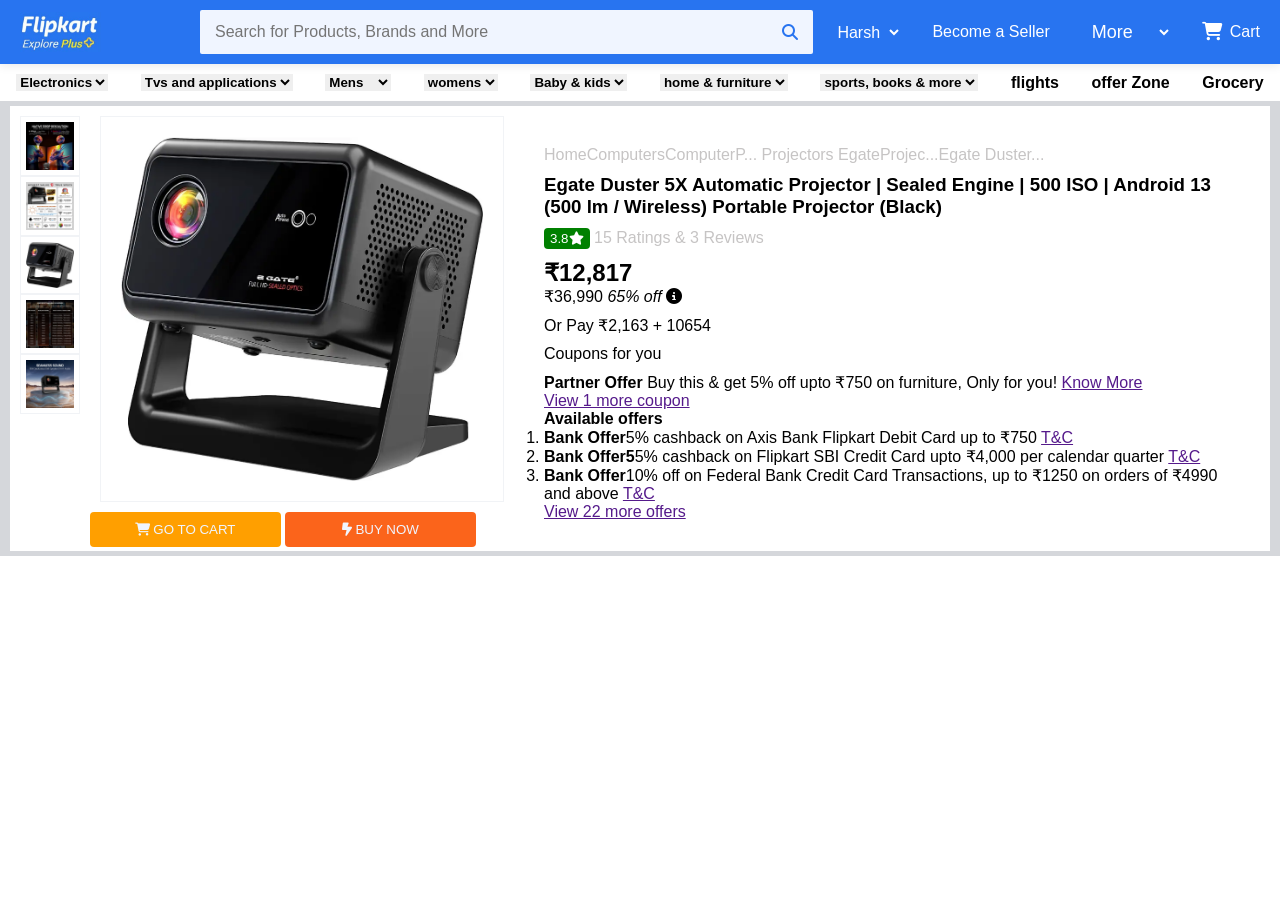
==== secondpage.html @ 4b38f657 "new commit" ====
<!DOCTYPE html>
<html lang="en">
  <head>
    <meta charset="UTF-8" />
    <meta name="viewport" content="width=device-width, initial-scale=1.0" />
    <title>Document</title>
    <link rel="stylesheet" href="secondpage.css" />
    <link
      rel="stylesheet"
      href="https://cdnjs.cloudflare.com/ajax/libs/font-awesome/6.7.2/css/all.min.css"
      integrity="sha512-Evv84Mr4kqVGRNSgIGL/F/aIDqQb7xQ2vcrdIwxfjThSH8CSR7PBEakCr51Ck+w+/U6swU2Im1vVX0SVk9ABhg=="
      crossorigin="anonymous"
      referrerpolicy="no-referrer"
    />
  </head>
  <body>
    <!---------------------------------------------------- navbar ------------------------------------------------->
    <header class="main-navbar">
      <div class="nav-container">
        <div class="nav-left-section">
          <div class="nav-logo"></div>

          <div class="nav-search-container">
            <div class="search-inner">
              <input
                type="text"
                placeholder="Search for Products, Brands and More"
                class="search-input"
              />
              <i class="fa-solid fa-magnifying-glass"></i>
            </div>
          </div>
        </div>

        <div class="nav-right-section">
          <div class="nav-action-item">
            <select class="user-select">
              <option>Harsh</option>
              <option>Orders</option>
              <option>Logout</option>
            </select>
          </div>

          <div class="nav-action-item hide-mobile">
            <span>Become a Seller</span>
          </div>

          <select class="nav-more-btn">
            <option>More</option>
            <option>Orders</option>
            <option>Logout</option>
          </select>

          <div class="nav-action-item">
            <i class="fa-solid fa-cart-shopping"></i>
            <span>Cart</span>
          </div>
        </div>
      </div>
    </header>
    <!-- ----------------------------second navbar------------------------------ -->

    <div class="secnavbar">
      <div>
        <select class="secnav-more-btn">
          <option>Electronics</option>
          <option>Orders</option>
          <option>Logout</option>
        </select>
      </div>

      <select class="secnav-more-btn">
        <option>Tvs and applications</option>
        <option>Orders</option>
        <option>Logout</option>
      </select>

      <select class="secnav-more-btn">
        <option>Mens</option>
        <option>Orders</option>
        <option>Logout</option>
      </select>

      <select class="secnav-more-btn">
        <option>womens</option>
        <option>Orders</option>
        <option>Logout</option>
      </select>

      <select class="secnav-more-btn">
        <option>Baby & kids</option>
        <option>Orders</option>
        <option>Logout</option>
      </select>

      <select class="secnav-more-btn">
        <option>home & furniture</option>
        <option>Orders</option>
        <option>Logout</option>
      </select>

      <select class="secnav-more-btn">
        <option>sports, books & more</option>
        <option>Orders</option>
        <option>Logout</option>
      </select>

      <a href="">flights</a>
      <a href="">offer Zone</a>
      <a href="">Grocery</a>
    </div>

    <!--------------------- product section ----------------------------->
    <section class="productsection">
      <div class="productsectioninnerdiv">

        <div class="productpicture">
          <div class="productsmallpictures">
             <div><img src="images\secondpageimg\productsmallimage 1.webp" alt=""></div>
             <div><img src="images\secondpageimg\productsmallimage 2.webp" alt=""></div>
             <div><img src="images\secondpageimg\productsmallimage 3.webp" alt=""></div>
             <div><img src="images\secondpageimg\productsmallimage 4.webp" alt=""></div>
             <div><img src="images\secondpageimg\productsmallimage 5.webp" alt=""></div>
          </div>

          <div class="productbigpictures">

            <div class="productbigpicturesimg"><img src="images\secondpageimg\productsmallimage 3.webp" alt=""></div>
            

          <button id="img1"><i class="fa-solid fa-cart-shopping " ></i>GO TO CART</i></button>
          <button  id="img2"><i class="fa-solid fa-bolt-lightning "></i>BUY NOW</button>



          </div>

          

        </div>

        <div class="productinfo">

          <p style="text-align: justify">
            <span>Home</span><span>Computers</span><span>ComputerP...</span
            ><span> Projectors</span> <span>EgateProjec...</span
            ><span>Egate Duster...</span>
          </p>

          <h3>
            Egate Duster 5X Automatic Projector | Sealed Engine | 500 ISO |
            Android 13 (500 lm / Wireless) Portable Projector (Black)
          </h3>

          <p style="text-align: justify">
            <button>3.8<i class="fa-solid fa-star"></i></button>
            <span>15 Ratings & 3 Reviews</span>
          </p>

          <p style="text-align: justify;"><h2>₹12,817</h2> <span>₹36,990</span> <em>65% off</em> <i class="fa-solid fa-circle-info"></i></p>
          <p>Or Pay ₹2,163 +  10654</p>
          <p>Coupons for you</p>
          <p> <strong>Partner Offer</strong> Buy this & get 5% off upto ₹750 on furniture, Only for you! <a href="">Know More</a></p>
          <a href="">View 1 more coupon</a>

          <h4>Available offers</h4>
          <ol>
            <li><strong>Bank Offer</strong>5% cashback on Axis Bank Flipkart Debit Card up to ₹750 <a href="">T&C</a></li>
            <li><strong>Bank Offer5</strong>5% cashback on Flipkart SBI Credit Card upto ₹4,000 per calendar quarter <a href="">T&C</a></li>
            <li><strong>Bank Offer</strong>10% off on Federal Bank Credit Card Transactions, up to ₹1250 on orders of ₹4990 and above <a href="">T&C</a></li>
          </ol>

          <a href="">View 22 more offers</a>

        </div>

      </div>
    </section>
  </body>
</html>
---- secondpage.css ----
* {
  border: 0;
  margin: 0;
  padding: 0;
  box-sizing: border-box;
}

body {
  overflow-x: hidden;
  font-family: Arial, sans-serif;
}
img {
  max-width: 100%;
  height: auto;
  display: block;
}
/* -------------------navigation bar-------------------------------- */

.main-navbar {
  background-color: #ffffff;
  width: 100%;
  position: sticky;
  top: 0;
  background-color: #2874f0;
  z-index: 1000;
  box-shadow: 0 1px 10px rgba(0, 0, 0, 0.1);
  padding: 10px 0;
}

.nav-container {
  max-width: 1400px;
  margin: 0 auto;
  padding: 0 20px;
  background-color: #2874f0;
  display: flex;
  align-items: center;
  justify-content: space-between;
  gap: 20px;
}

/* Left Section (Logo + Search) */

.nav-left-section {
  display: flex;
  align-items: center;
  flex: 1;
  gap: 20px;
}

.nav-logo {
  min-width: 160px;
  height: 40px;
  background-image: url("images/secondpageimg/Flipkart.jpg");
  background-size: contain;
  background-repeat: no-repeat;
  cursor: pointer;
  float: left;
}

.nav-search-container {
  flex: 1;
  max-width: 700px;
}

.search-inner {
  display: flex;
  align-items: center;
  background-color: #f0f5ff;
  border-radius: 2px;
  padding: 0 15px;
  height: 44px;
}

.search-inner i {
  color: #717478;
  margin-left: 10px;
  color: #2874f0;
}

.search-input {
  width: 100%;
  border: none;
  background: transparent;
  outline: none;
  font-size: 16px;
  color: #333;
}

/* Right Section (Buttons) */
.nav-right-section {
  display: flex;
  align-items: center;
  gap: 30px;
}

.nav-action-item {
  display: flex;
  align-items: center;
  gap: 8px;
  cursor: pointer;
  color: #ffffff;
  font-weight: 500;
  transition: color 0.2s;
}

.nav-action-item i {
  font-size: 18px;
}

.user-select {
  border: none;
  color: #ffffff;
  background: transparent;
  font-size: 16px;
  font-weight: 500;
  cursor: pointer;
  outline: none;
}
.user-select option {
  color: #333;
}

.nav-more-btn {
  background: none;
  border: none;
  color: #ffffff;
  font-size: 18px;
  cursor: pointer;
  padding: 8px;
  border-radius: 4px;
}
.nav-more-btn option {
  color: #333;
}

/* ---------------------------second navbar------------------------------- */

.secnavbar {
  display: flex;
  align-items: center;
  justify-content: space-around;
  box-shadow: 0 1px 10px rgba(0, 0, 0, 0.1);
}
.secnav-more-btn {
  margin: 10px 0 10px 0;
  font-weight: 650;
}
.secnavbar a {
  text-decoration: none;
  color: inherit;
  font-weight: 600;
}

/* -------------------------------------------------product section-------------------- */
.productsection {
  display: flex;
  justify-content: center;
  align-items: center;
  background-color: #d5d7db;
}
.productsectioninnerdiv {
  background-color: #ffffff;
  display: flex;
  justify-content: center;
  margin: 5px 10px 5px 10px;
}
/*----------------- product picture section --------------*/
.productpicture {
  width: 40%;
  display: flex;
}
.productsmallpictures {
  display: flex;
  flex-direction: column;
  margin: 10px;
}
.productsmallpictures img {
  max-width: 60px;
  max-height: 60px;
  padding: 5px;
  box-sizing: border-box;
  border: 1px solid #f1f3f6;
}

.productsmallpictures img:hover {
  border: 3px solid #2874f0;
  padding: 8px;
}

#img1 {
  width: 45%;
  max-width: 600px;
  max-height: 100px;
  background-color: #ff9f00;
  padding: 10px 30px 10px 30px;
  border-radius: 4px;
  color: #f0f5ff;
}

#img2 {
  width: 45%;
  max-width: 600px;
  max-height: 100px;
  background-color: #fb641b;
  padding: 10px 30px 10px 30px;
  border-radius: 4px;
  color: #f0f5ff;
}

.productbigpictures i {
  margin-right: 3px;
}
.productbigpictures img {
  padding: 20px;
}
.productbigpicturesimg {
  box-sizing: border-box;
  border: 1px solid #f1f3f6;
  margin: 10px;
}

/*-------------------------------------- product info section -------------------------------*/
.productinfo {
  width: 60%;
  padding: 30px;
}

.productinfo p {
  margin-top: 10px;
}
.productinfo h3 {
  margin-top: 10px;
}

.productinfo p button {
  color: white;
  background-color: green;
  border-radius: 4px;
  padding: 3px 6px 3px 6px;
}

.productinfo p span {
  color: rgb(198, 196, 196);
}
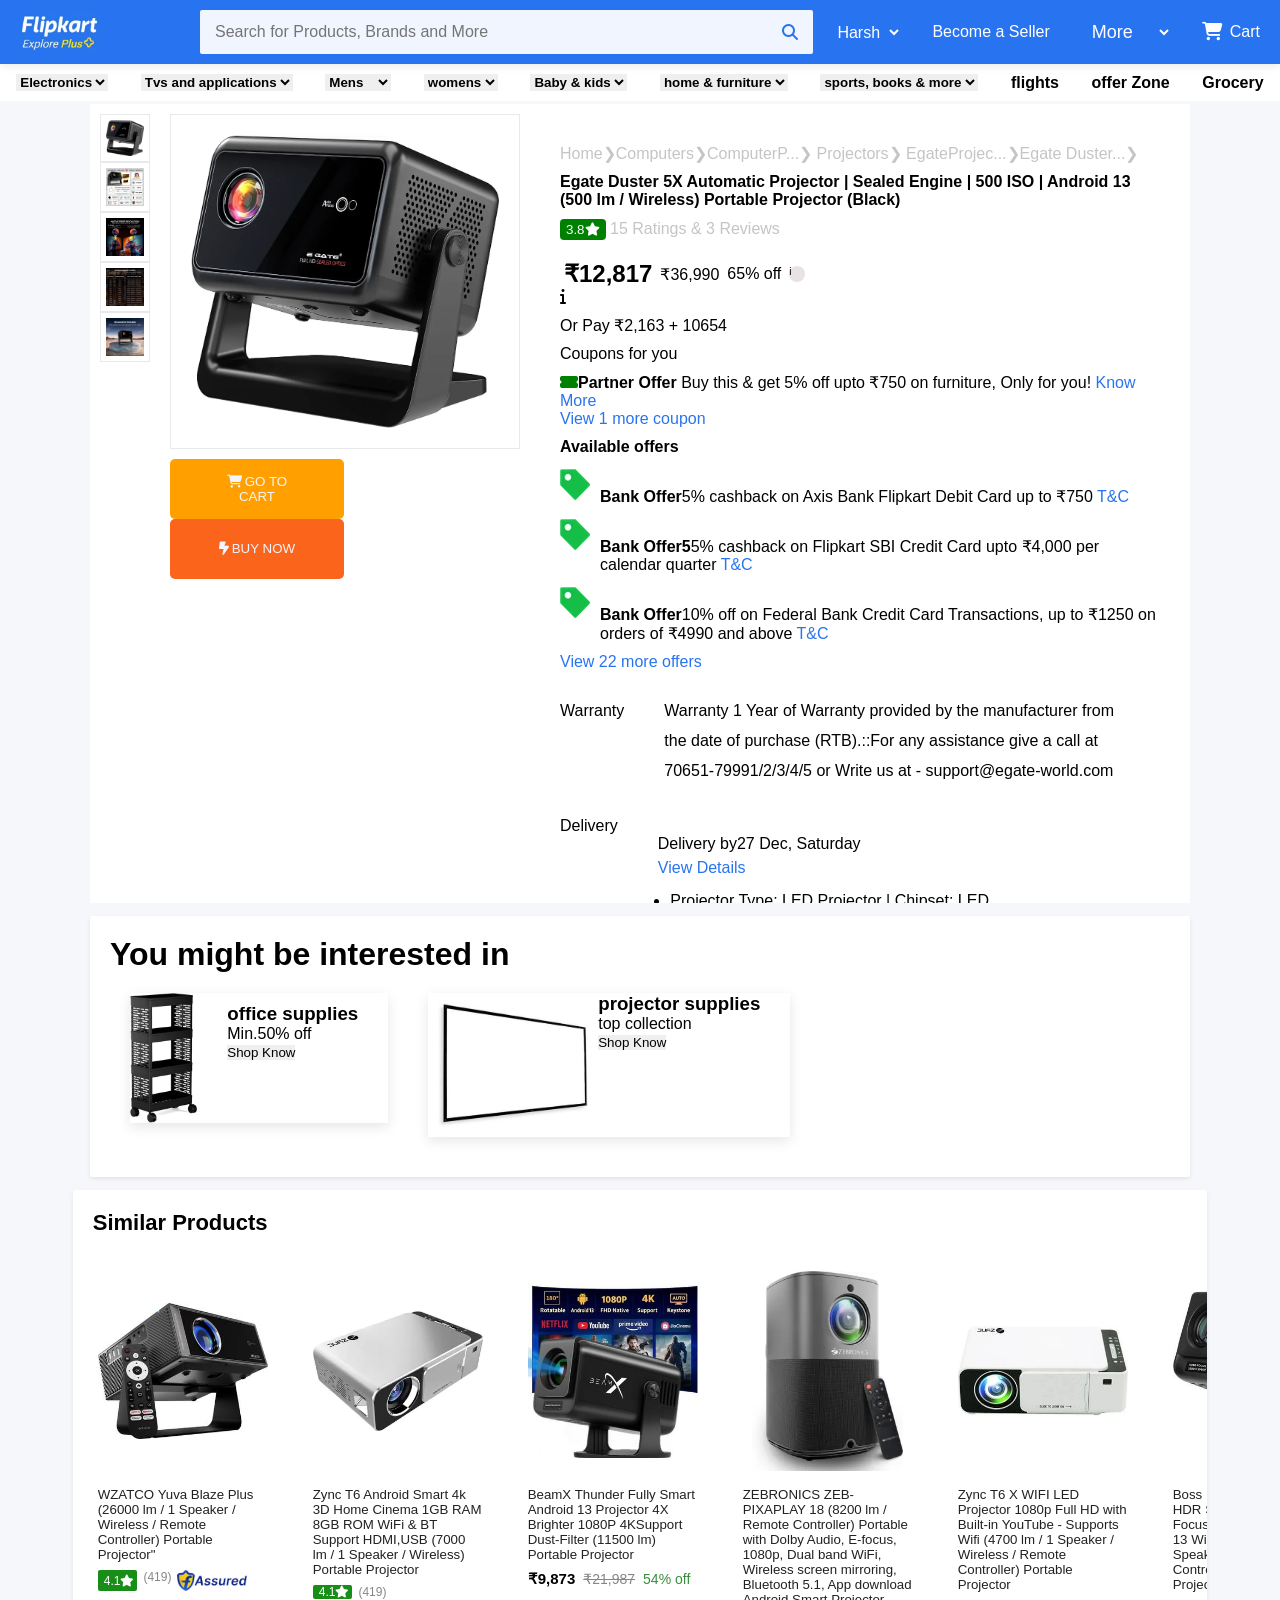
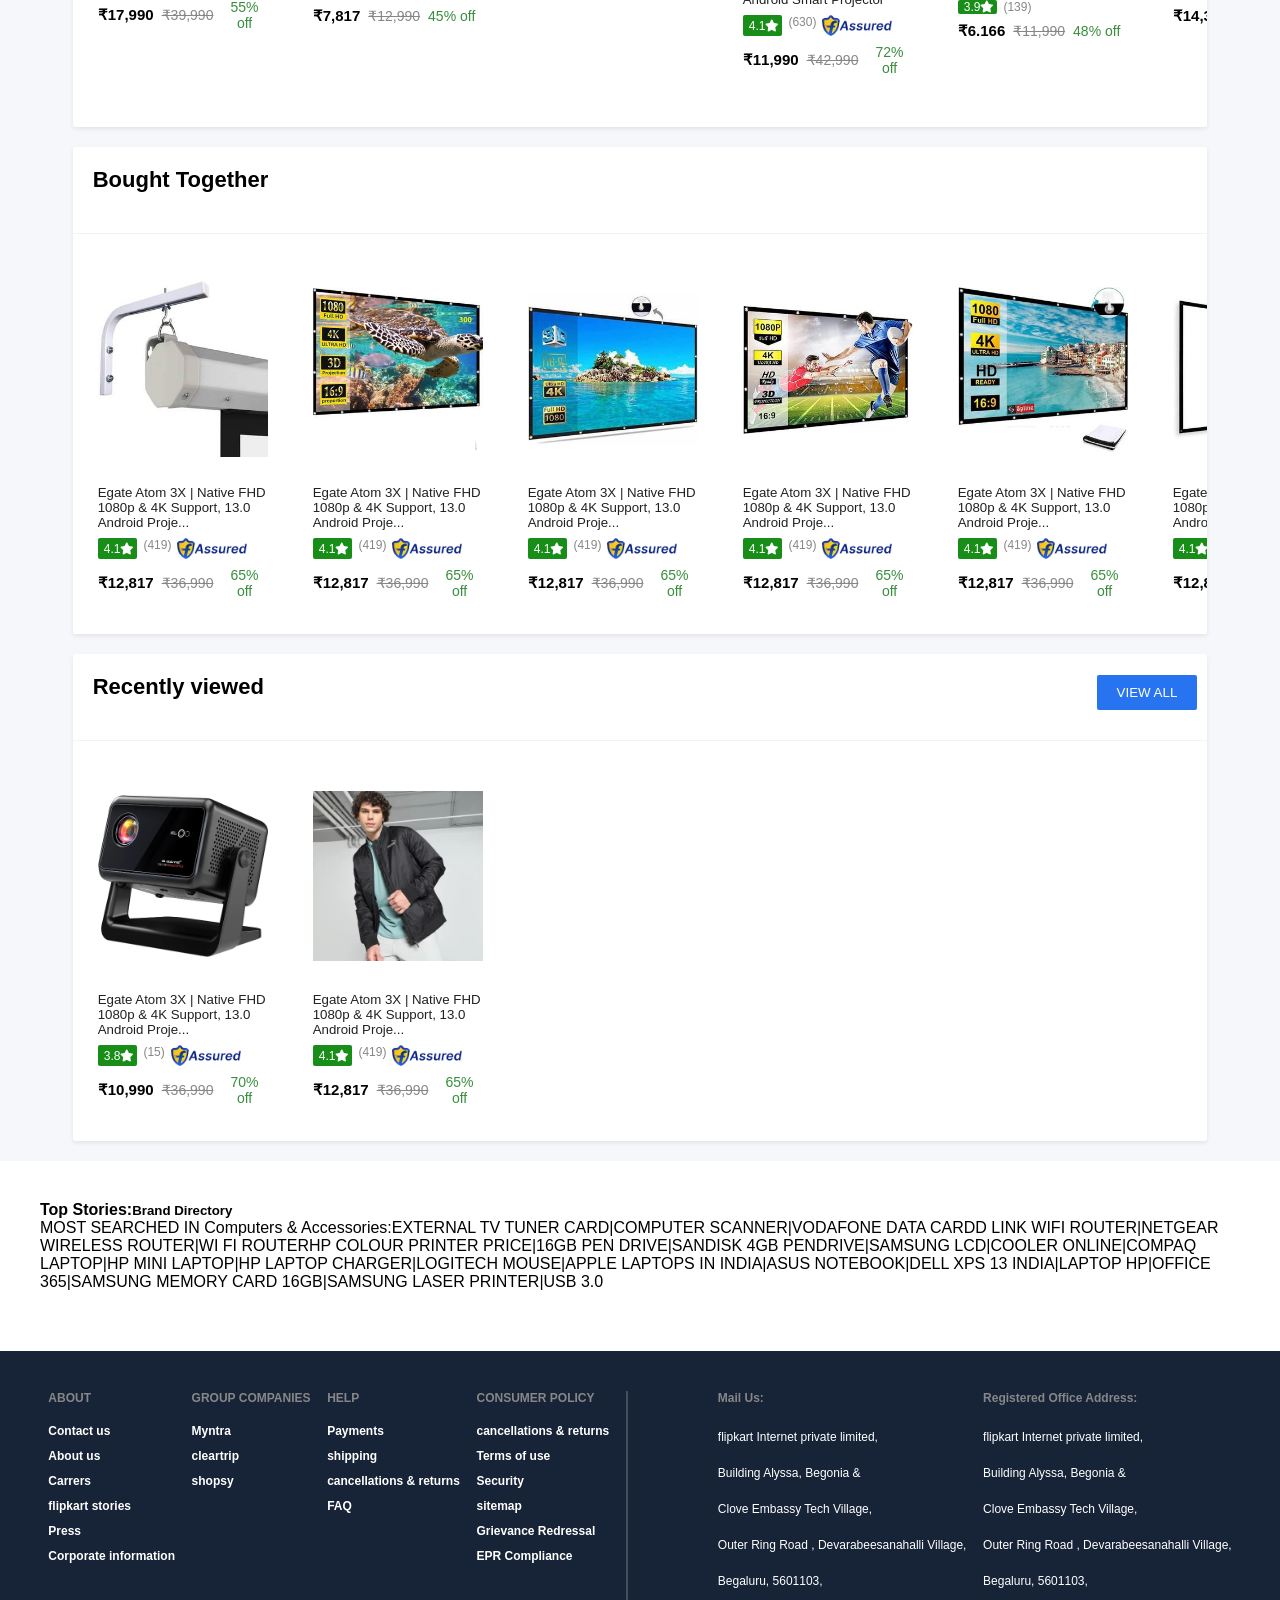
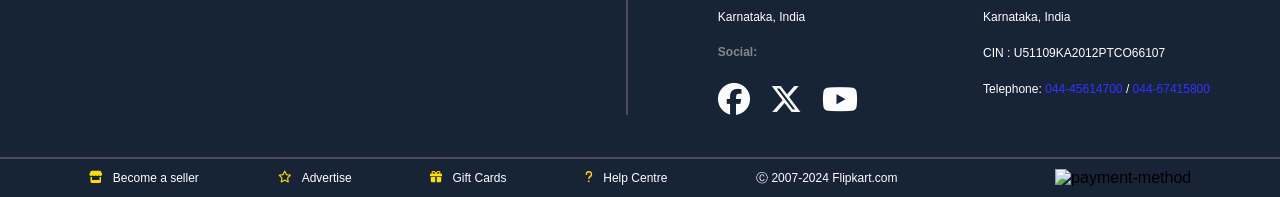
==== commit 84ead6ed: "new changes" ====
--- a/secondpage.html
+++ b/secondpage.html
@@ -60,121 +60,1268 @@
     </header>
     <!-- ----------------------------second navbar------------------------------ -->
 
-    <div class="secnavbar">
-      <div>
+    <div class="secnavbarouter">
+      <div class="secnavbar">
+        <div>
+          <select class="secnav-more-btn">
+            <option>Electronics</option>
+            <option>Orders</option>
+            <option>Logout</option>
+          </select>
+        </div>
+
         <select class="secnav-more-btn">
-          <option>Electronics</option>
+          <option>Tvs and applications</option>
           <option>Orders</option>
           <option>Logout</option>
         </select>
+
+        <select class="secnav-more-btn">
+          <option>Mens</option>
+          <option>Orders</option>
+          <option>Logout</option>
+        </select>
+
+        <select class="secnav-more-btn">
+          <option>womens</option>
+          <option>Orders</option>
+          <option>Logout</option>
+        </select>
+
+        <select class="secnav-more-btn">
+          <option>Baby & kids</option>
+          <option>Orders</option>
+          <option>Logout</option>
+        </select>
+
+        <select class="secnav-more-btn">
+          <option>home & furniture</option>
+          <option>Orders</option>
+          <option>Logout</option>
+        </select>
+
+        <select class="secnav-more-btn">
+          <option>sports, books & more</option>
+          <option>Orders</option>
+          <option>Logout</option>
+        </select>
+
+        <a href="">flights</a>
+        <a href="">offer Zone</a>
+        <a href="">Grocery</a>
       </div>
-
-      <select class="secnav-more-btn">
-        <option>Tvs and applications</option>
-        <option>Orders</option>
-        <option>Logout</option>
-      </select>
-
-      <select class="secnav-more-btn">
-        <option>Mens</option>
-        <option>Orders</option>
-        <option>Logout</option>
-      </select>
-
-      <select class="secnav-more-btn">
-        <option>womens</option>
-        <option>Orders</option>
-        <option>Logout</option>
-      </select>
-
-      <select class="secnav-more-btn">
-        <option>Baby & kids</option>
-        <option>Orders</option>
-        <option>Logout</option>
-      </select>
-
-      <select class="secnav-more-btn">
-        <option>home & furniture</option>
-        <option>Orders</option>
-        <option>Logout</option>
-      </select>
-
-      <select class="secnav-more-btn">
-        <option>sports, books & more</option>
-        <option>Orders</option>
-        <option>Logout</option>
-      </select>
-
-      <a href="">flights</a>
-      <a href="">offer Zone</a>
-      <a href="">Grocery</a>
     </div>
 
     <!--------------------- product section ----------------------------->
     <section class="productsection">
       <div class="productsectioninnerdiv">
-
         <div class="productpicture">
           <div class="productsmallpictures">
-             <div><img src="images\secondpageimg\productsmallimage 1.webp" alt=""></div>
-             <div><img src="images\secondpageimg\productsmallimage 2.webp" alt=""></div>
-             <div><img src="images\secondpageimg\productsmallimage 3.webp" alt=""></div>
-             <div><img src="images\secondpageimg\productsmallimage 4.webp" alt=""></div>
-             <div><img src="images\secondpageimg\productsmallimage 5.webp" alt=""></div>
-          </div>
-
-          <div class="productbigpictures">
-
-            <div class="productbigpicturesimg"><img src="images\secondpageimg\productsmallimage 3.webp" alt=""></div>
-            
-
-          <button id="img1"><i class="fa-solid fa-cart-shopping " ></i>GO TO CART</i></button>
-          <button  id="img2"><i class="fa-solid fa-bolt-lightning "></i>BUY NOW</button>
-
-
-
-          </div>
-
-          
-
+            <div>
+              <img src="images/secondpageimg/productsmallimage 3.webp" alt="" />
+            </div>
+            <div>
+              <img src="images/secondpageimg/productsmallimage 2.webp" alt="" />
+            </div>
+            <div>
+              <img src="images/secondpageimg/productsmallimage 1.webp" alt="" />
+            </div>
+            <div>
+              <img src="images/secondpageimg/productsmallimage 4.webp" alt="" />
+            </div>
+            <div>
+              <img src="images/secondpageimg/productsmallimage 5.webp" alt="" />
+            </div>
+          </div>
+          <div class="productbigpicture">
+            <div class="productbigpictureimg">
+              <img
+                src="images\secondpageimg\productsmallimage 3.webp"
+                alt="pic"
+              />
+            </div>
+
+            <button id="img1">
+              <i class="fa-solid fa-cart-shopping"></i>GO TO CART
+            </button>
+            <button id="img2">
+              <i class="fa-solid fa-bolt-lightning"></i>BUY NOW
+            </button>
+          </div>
         </div>
 
         <div class="productinfo">
-
           <p style="text-align: justify">
-            <span>Home</span><span>Computers</span><span>ComputerP...</span
-            ><span> Projectors</span> <span>EgateProjec...</span
-            ><span>Egate Duster...</span>
+            <span>Home❯</span><span>Computers❯</span><span>ComputerP...❯</span
+            ><span> Projectors❯</span> <span>EgateProjec...❯</span
+            ><span>Egate Duster...❯</span>
           </p>
 
-          <h3>
+          <h4>
             Egate Duster 5X Automatic Projector | Sealed Engine | 500 ISO |
             Android 13 (500 lm / Wireless) Portable Projector (Black)
-          </h3>
+          </h4>
 
           <p style="text-align: justify">
             <button>3.8<i class="fa-solid fa-star"></i></button>
             <span>15 Ratings & 3 Reviews</span>
           </p>
 
-          <p style="text-align: justify;"><h2>₹12,817</h2> <span>₹36,990</span> <em>65% off</em> <i class="fa-solid fa-circle-info"></i></p>
-          <p>Or Pay ₹2,163 +  10654</p>
+          <div class="productinfoamount">
+            <div><h2>₹12,817</h2></div>
+            <div>₹36,990</div>
+            <div>65% off</div>
+            <div id="infologo">i</div>
+          </div>
+          <i class="fa-solid fa-info"></i>
+
+          <p>Or Pay ₹2,163 + 10654</p>
           <p>Coupons for you</p>
-          <p> <strong>Partner Offer</strong> Buy this & get 5% off upto ₹750 on furniture, Only for you! <a href="">Know More</a></p>
+          <p>
+            <i class="fa-solid fa-ticket-simple" style="color: green"></i
+            ><strong>Partner Offer</strong> Buy this & get 5% off upto ₹750 on
+            furniture, Only for you! <a href="">Know More</a>
+          </p>
+
           <a href="">View 1 more coupon</a>
 
           <h4>Available offers</h4>
-          <ol>
-            <li><strong>Bank Offer</strong>5% cashback on Axis Bank Flipkart Debit Card up to ₹750 <a href="">T&C</a></li>
-            <li><strong>Bank Offer5</strong>5% cashback on Flipkart SBI Credit Card upto ₹4,000 per calendar quarter <a href="">T&C</a></li>
-            <li><strong>Bank Offer</strong>10% off on Federal Bank Credit Card Transactions, up to ₹1250 on orders of ₹4990 and above <a href="">T&C</a></li>
-          </ol>
+          <ul>
+            <li class="listsection">
+              <strong>Bank Offer</strong>5% cashback on Axis Bank Flipkart Debit
+              Card up to ₹750 <a href="">T&C</a>
+            </li>
+            <li class="listsection">
+              <strong>Bank Offer5</strong>5% cashback on Flipkart SBI Credit
+              Card upto ₹4,000 per calendar quarter <a href="">T&C</a>
+            </li>
+            <li class="listsection">
+              <strong>Bank Offer</strong>10% off on Federal Bank Credit Card
+              Transactions, up to ₹1250 on orders of ₹4990 and above
+              <a href="">T&C</a>
+            </li>
+          </ul>
 
           <a href="">View 22 more offers</a>
 
+          <div class="warrantydeliverysec">
+            <div><p>Warranty</p></div>
+            <div>
+              <p>
+                Warranty 1 Year of Warranty provided by the manufacturer from
+                the date of purchase (RTB).::For any assistance give a call at
+                70651-79991/2/3/4/5 or Write us at - support@egate-world.com
+              </p>
+            </div>
+          </div>
+
+          <div class="warrantydeliverysec">
+            <div><p>Delivery</p></div>
+            <div>
+              <input type="text" />
+              <p>Delivery by27 Dec, Saturday</p>
+              <a href="">View Details</a>
+            </div>
+          </div>
+
+          <div class="warrantydeliverysec">
+            <div><p>Highlights</p></div>
+            <div>
+              <ul>
+                <li>Projector Type: LED Projector | Chipset: LED</li>
+                <li>Maximum Projection Distance: 15 ft</li>
+                <li>Lamp Life: 30000 hr</li>
+                <li>Resolution: 1920 x 1080 pixel</li>
+                <li>Maximum Brightness: 500 lm</li>
+                <li>Number of VGA In:-1</li>
+              </ul>
+            </div>
+          </div>
+
+          <div class="warrantydeliverysec">
+            <div><p>Seller</p></div>
+
+            <div>
+              <a href=""> EgateWorld</a>
+              <ul>
+                <li>7 Days Replacement Policy</li>
+              </ul>
+              <a href="">See other sellers</a>
+            </div>
+          </div>
+          <!---------------->
+          <div class="Protectyourproduct">
+            <div><h4>Protect your product</h4></div>
+            <hr />
+
+            <div class="Protectyourproductinner">
+              <div>
+                <input type="checkbox" /><img
+                  src="images/secondpageimg/bajaj.webp"
+                  alt=""
+                />
+              </div>
+
+              <div>
+                <h5>Digital Suraksha for Rs 50,000 by Bajaj Allianz</h5>
+                <p>
+                  Get your financial losses covered for online transaction
+                  frauds on all bank accounts, credit/ debit cards, mobile
+                  wallets. Covers scam calls, OTP SMS frauds, UPI, netbanking,
+                  Cyber Attacks, Sim-swapping, Phishing, Spoofing, and more.
+                </p>
+                <a href="">know more</a>
+              </div>
+            </div>
+
+            <hr />
+
+            <div style="display: flex; justify-content: space-around">
+              <div><h6>Please add at least 1 add-on item to proceed</h6></div>
+              <div>
+                <button>
+                  <i class="fa-solid fa-cart-shopping"></i>GO TO CART
+                </button>
+              </div>
+            </div>
+          </div>
+
+          <div class="warrantydeliverysec">
+            <div><p>Discription</p></div>
+            <div>
+              <p>
+                • 500 ISO Brightness for Clear & Vivid Display Delivers bright,
+                sharp and high-clarity visuals suitable for home theatre,
+                movies, sports and presentations. • Sealed Dust-Proof Optical
+                Engine Protects the lens and light engine from dust, increasing
+                lifespan and maintaining long-term image quality. • Android 13
+                Smart Projector Enjoy built-in smart features with effortless
+                access to OTT apps, online content, streaming and wireless
+                casting. • Automatic Screen Adjustment Auto focus and auto
+                keystone correction ensure perfectly aligned, sharp images
+                without manual tuning. • Portable Wireless Projector Compact and
+                lightweight design makes it easy to carry anywhere — ideal for
+                home, office, travel or outdoor projection. • 4K Support with
+                Native HD Quality Supports 4K input playback and delivers crisp
+                HD visuals for an immersive viewing experience. • Smooth
+                Connectivity Options Includes WiFi, Bluetooth, HDMI, USB and
+                screen mirroring for seamless pairing with mobile, laptop, Fire
+                TV Stick, soundbars and more. • Long Lamp Life for Durability
+                Efficient LED light source provides thousands of hours of usage
+                with low maintenance. • Ideal for Multi-Purpose Use Perfect for
+                home entertainment, online classes, gaming, office presentations
+                and outdoor movie nights.
+              </p>
+            </div>
+          </div>
+
+          <div class="Protectyourproduct">
+            <div><h4>Specifications</h4></div>
+            <hr />
+
+            <div class="Protectyourproductinner">
+              <div><h5>General</h5></div>
+              <div>
+                <ul>
+                  <li>Brand</li>
+                  <li>Sales Package</li>
+                  <li>Model Name</li>
+                  <li>Part Number</li>
+                  <li>Color</li>
+                  <li>portal</li>
+                </ul>
+              </div>
+
+              <div>
+                <ul>
+                  <li>Egate</li>
+                  <li>1 projector</li>
+                  <li>
+                    Duster 5x Automatic projector | Sealed Engine | 500 ISO |
+                    Android 13
+                  </li>
+                  <li>PRE056</li>
+                  <li>Black</li>
+                  <li>Yes</li>
+                  <li>500 lm</li>
+                </ul>
+              </div>
+            </div>
+
+            <hr />
+            <div><a href="">Readmore</a></div>
+          </div>
+
+          <div class="Protectyourproduct">
+            <div><h2>Frequently Bought Together</h2></div>
+
+            <div class="Protectyourproductinner">
+              <div class="smallcards">
+                <div class="smallcardsimg"><img
+                  src="images/secondpageimg/productsmallimage 3.webp"
+                  alt=""
+                /></div>
+                <button class="addedbtn">Added</button>
+                <p>
+                  Egate Duster 5X Automatic Projector | Sealed Engine | 500 ISO
+                  | A...
+                </p>
+                <span><button>3.8<i class="fa-solid fa-star"></i></button>
+                <p>(15)</p></span>
+                <div class="productinfoamountsmallcards">
+                  <div><h2>₹12,817</h2></div>
+                  <div>₹36,990</div>
+                  <div>65% off</div>
+                </div>
+              </div>
+
+              <div><i class="fa-solid fa-plus"></i></div>
+
+              <div class="smallcards">
+                <div class="smallcardsimg"><img
+                  src="images/secondpageimg/projector screen.webp"
+                  alt=""
+                /></div>
+                <input type="checkbox"id="cheackbox">
+                <p>
+                  Egate Duster 5X Automatic Projector | Sealed Engine | 500 ISO
+                  | A...
+                </p>
+                 <span><button>3.8<i class="fa-solid fa-star"></i></button>
+                <p>(15)</p></span>
+                <div class="productinfoamountsmallcards">
+                  <div><h2>₹12,817</h2></div>
+                  <div>₹36,990</div>
+                  <div>65% off</div>
+                </div>
+              </div>
+
+              <div><i class="fa-solid fa-plus"></i></div>
+
+              <div class="smallcards">
+               <div class="smallcardsimg"><img
+                  src="images/secondpageimg/bought together  (1).jpeg"
+                  alt=""
+                /></div>
+                 <input type="checkbox" id="cheackbox" >
+                <p>
+                  Egate Duster 5X Automatic Projector | Sealed Engine | 500 ISO
+                  | A...
+                </p>
+                 <span><button>3.8<i class="fa-solid fa-star"></i></button>
+                <p>(15)</p></span>
+                <div class="productinfoamountsmallcards">
+                  <div><h2>₹12,817</h2></div>
+                  <div>₹36,990</div>
+                  <div>65% off</div>
+                </div>
+              </div>
+            </div>
+
+            <hr />
+
+            <div class="Pleaseaddatleast">
+              <div><h6>Please add at least 1 add-on item to proceed</h6></div>
+              <div>
+                <button>
+                  <i class="fa-solid fa-cart-shopping"></i>GO TO CART
+                </button>
+              </div>
+            </div>
+          </div>
+
+          <div class="productReviewssection">
+            <div>
+              <h4>Ratings & Reviews</h4>
+              <button>Rate Product</button>
+            </div>
+            <div>
+              <div>
+                <h2>3.8 <i class="fa-solid fa-star"></i></h2>
+                <p>15 Ratings &</p>
+                <p>3 Reviews</p>
+              </div>
+              <div>
+                <ul style="list-style-type: none">
+                  <li>5 <i class="fa-solid fa-star"></i></li>
+                  <li>4 <i class="fa-solid fa-star"></i></li>
+                  <li>3 <i class="fa-solid fa-star"></i></li>
+                  <li>2 <i class="fa-solid fa-star"></i></li>
+                  <li>1 <i class="fa-solid fa-star"></i></li>
+                </ul>
+              </div>
+            </div>
+
+            <hr />
+
+            <span
+              ><button>3 <i class="fa-solid fa-star"></i></button>
+            </span>
+
+            <p>
+              This projector needs improve in real colours.screen is showing
+              very clear brightness also good but in colour little black screen
+              showing.
+            </p>
+            <p>
+              DINESH KUMAR <i class="fa-solid fa-circle-check"></i>Certified
+              Buyer, Phusro1 month ago
+            </p>
+
+            <hr />
+
+            <span
+              ><button>3 <i class="fa-solid fa-star"></i></button>
+            </span>
+
+            <p>
+              This projector needs improve in real colours.screen is showing
+              very clear brightness also good but in colour little black screen
+              showing.
+            </p>
+
+            <p>
+              DINESH KUMAR <i class="fa-solid fa-circle-check"></i>Certified
+              Buyer, Phusro1 month ago
+            </p>
+
+            <hr />
+
+            <span
+              ><button>3 <i class="fa-solid fa-star"></i></button>
+            </span>
+
+            <p>
+              This projector needs improve in real colours.screen is showing
+              very clear brightness also good but in colour little black screen
+              showing.
+            </p>
+
+            <p>
+              DINESH KUMAR <i class="fa-solid fa-circle-check"></i>Certified
+              Buyer, Phusro1 month ago
+            </p>
+
+            <hr />
+
+            <span
+              ><button>3 <i class="fa-solid fa-star"></i></button>
+            </span>
+
+            <p>
+              This projector needs improve in real colours.screen is showing
+              very clear brightness also good but in colour little black screen
+              showing.
+            </p>
+
+            <p>
+              DINESH KUMAR <i class="fa-solid fa-circle-check"></i>Certified
+              Buyer, Phusro1 month ago
+            </p>
+          </div>
+
+          <div class="Protectyourproduct">
+            <h1>Be the first to ask about this product</h1>
+            <button>Post Your Question</button>
+          </div>
         </div>
-
       </div>
     </section>
+    <!--------------------------------------->
+
+    <div class="youmightbeinterestedouter">
+      <div class="youmightbeinterestedinner">
+        <div><h1>You might be interested in</h1></div>
+
+        <div class="outercards">
+          <div class="card1">
+            <div class="card1img">
+              <img src="/images/secondpageimg/office supplies.webp" alt="" />
+            </div>
+            <div class="card1info">
+              <h3>office supplies</h3>
+              <p>Min.50% off</p>
+              <button>Shop Know</button>
+            </div>
+          </div>
+
+          <div class="card2">
+            <div class="card2img">
+              <img src="/images/secondpageimg/projector screen.webp" alt="" />
+            </div>
+            <div class="card2info">
+              <h3>projector supplies</h3>
+              <p>top collection</p>
+              <button>Shop Know</button>
+            </div>
+          </div>
+        </div>
+      </div>
+    </div>
+
+    <!---------------------->
+    <div class="first-content-row">
+      <div class="first-content-row-inner">
+        <div class="first-content-row-inner1">
+          <div><h1>Similar Products</h1></div>
+
+          <div class="content-cards">
+            <div class="first-row-cards">
+              <div class="img-container">
+                <img
+                  src="/images/secondpageimg/similarproduct1 (1).jpeg"
+                  alt="pic"
+                />
+              </div>
+              <h5>
+                WZATCO Yuva Blaze Plus (26000 lm / 1 Speaker / Wireless / Remote Controller) Portable Projector" 
+              </h5>
+              <span
+                ><button>4.1<i class="fa-solid fa-star"></i></button>
+                <h4>(419)</h4>
+                <img
+                  src="/images/secondpageimg/flipkart assured logo.png"
+                  alt=""
+              /></span>
+              <div class="productinfoamountsmallcards">
+                <div><h2>₹17,990</h2></div>
+                <div>₹39,990</div>
+                <div>55% off</div>
+              </div>
+            </div>
+
+            <div class="first-row-cards">
+              <div class="img-container">
+                <img
+                  src="/images/secondpageimg/similarproduct1 (1).webp"
+                  alt="pic"
+                />
+              </div>
+              <h5>
+              Zync T6 Android Smart 4k 3D Home Cinema 1GB RAM 8GB ROM WiFi & BT Support HDMI,USB (7000 lm / 1 Speaker / Wireless) Portable Projector
+              </h5>
+              <span
+                ><button>4.1<i class="fa-solid fa-star"></i></button>
+                <h4>(419)</h4>
+                </span>
+              <div class="productinfoamountsmallcards">
+                <div><h2>₹7,817</h2></div>
+                <div>₹12,990</div>
+                <div>45% off</div>
+              </div>
+            </div>
+
+            <div class="first-row-cards">
+              <div class="img-container">
+                <img
+                  src="/images/secondpageimg/similarproduct1 (2).jpeg"
+                  alt="pic"
+                />
+              </div>
+              <h5>
+               BeamX Thunder Fully Smart Android 13 Projector 4X Brighter 1080P 4KSupport Dust-Filter (11500 lm) Portable Projector
+              </h5>
+              
+              <div class="productinfoamountsmallcards">
+                <div><h2>₹9,873</h2></div>
+                <div>₹21,987</div>
+                <div>54% off</div>
+              </div>
+            </div>
+
+            <div class="first-row-cards">
+              <div class="img-container">
+                <img
+                  src="/images/secondpageimg/similarproduct1 (2).webp"
+                  alt="pic"
+                />
+              </div>
+              <h5>
+                ZEBRONICS ZEB-PIXAPLAY 18 (8200 lm / Remote Controller) Portable with Dolby Audio, E-focus, 1080p, Dual band WiFi, Wireless screen mirroring, Bluetooth 5.1, App download Android Smart Projector
+              </h5>
+              <span
+                ><button>4.1<i class="fa-solid fa-star"></i></button>
+                <h4>(630)</h4>
+                <img
+                  src="/images/secondpageimg/flipkart assured logo.png"
+                  alt=""
+              /></span>
+              <div class="productinfoamountsmallcards">
+                <div><h2>₹11,990</h2></div>
+                <div>₹42,990</div>
+                <div>72% off</div>
+              </div>
+            </div>
+
+            <div class="first-row-cards">
+              <div class="img-container">
+                <img
+                  src="/images/secondpageimg/similarproduct1 (3).jpeg"
+                  alt="pic"
+                />
+              </div>
+              <h5>
+               Zync T6 X WIFI LED Projector 1080p Full HD with Built-in YouTube - Supports Wifi (4700 lm / 1 Speaker / Wireless / Remote Controller) Portable Projector
+               </h5>
+              <span
+                ><button>3.9<i class="fa-solid fa-star"></i></button>
+                <h4>(139)</h4>
+                </span>
+              <div class="productinfoamountsmallcards">
+                <div><h2>₹6.166</h2></div>
+                <div>₹11,990</div>
+                <div>48% off</div>
+              </div>
+            </div>
+
+            <div class="first-row-cards">
+              <div class="img-container">
+                <img
+                  src="/images/secondpageimg/similarproduct1 (4).jpeg"
+                  alt="pic"
+                />
+              </div>
+              <h5>
+               Boss Projector S10 Pro 4K HDR Smart Projector Auto Focus 6D Keystone Android 13 WiFi6 (7500 lm / 2 Speaker / Wireless / Remote Controller) Portable Projector
+              </h5>
+              
+              <div class="productinfoamountsmallcards">
+                <div><h2>₹14,317</h2></div>
+                <div>₹44,990</div>
+                <div>68% off</div>
+              </div>
+            </div>
+
+            <div class="first-row-cards">
+              <div class="img-container">
+                <img
+                  src="/images/secondpageimg/similarproduct1 (5).jpeg"
+                  alt="pic"
+                />
+              </div>
+              <h5>
+                Livato Photon 4K Android Fully Auto Focus Keystone Wifi Bluetooth Miracast Super Bright (25000 lm / 2 Speaker / Wireless / Remote Controller) Portable Projector
+              </h5>
+              <div class="productinfoamountsmallcards">
+                <div><h2>₹14,817</h2></div>
+                <div>₹24,990</div>
+                <div>40% off</div>
+              </div>
+            </div>
+
+            <div class="first-row-cards">
+              <div class="img-container">
+                <img
+                  src="/images/secondpageimg/similarproduct1 (6).jpeg"
+                  alt="pic"
+                />
+              </div>
+              <h5>
+                Egate Duster 7X (EL9030) (700 lm / 1 Speaker / Wireless / Remote Controller) 100% Dust Proof Automatic | 700 ISO Lumens | FHD 1080p Native & 4K HDR | AI Auto (Keystone+Focus+Obstacle+Tilt) | 2GB-32GB | 2XHDMI-ARC, WiFi 6, Bluetooth | Android Projector
+              </h5>
+              <span
+                ><button>3.9<i class="fa-solid fa-star"></i></button>
+                <h4>(264)</h4>
+                <img
+                  src="/images/secondpageimg/flipkart assured logo.png"
+                  alt=""
+              /></span>
+              <div class="productinfoamountsmallcards">
+                <div><h2>₹14,980</h2></div>
+                <div>₹6,166</div>
+                <div>48% off</div>
+              </div>
+            </div>
+
+            <div class="first-row-cards">
+              <div class="img-container">
+                <img
+                  src="/images/secondpageimg/similarproduct1 (7).jpeg"
+                  alt="pic"
+                />
+              </div>
+              <h5>
+               Maizic Smarthome CineGO Pro Smart LED Projector, 18000 Lumens, 4K Support, 170 Inches Screen Size (18000 lm / 1 Speaker / Wireless) Portable Projector
+              </h5>
+              <div class="productinfoamountsmallcards">
+                <div><h2>₹5,852</h2></div>
+                <div>₹9,990</div>
+                <div>41% off</div>
+              </div>
+            </div>
+
+            
+            <div class="first-row-cards">
+              <div class="img-container">
+                <img
+                  src="/images/secondpageimg/similarproduct1 (8).jpeg"
+                  alt="pic"
+                />
+              </div>
+              <h5>
+                Egate Atom 3X | Native FHD 1080p &amp; 4K Support, 13.0 Android
+                Proje...
+              </h5>
+              <span
+                ><button>4.1<i class="fa-solid fa-star"></i></button>
+                <h4>(419)</h4>
+                <img
+                  src="/images/secondpageimg/flipkart assured logo.png"
+                  alt=""
+              /></span>
+              <div class="productinfoamountsmallcards">
+                <div><h2>₹12,817</h2></div>
+                <div>₹36,990</div>
+                <div>65% off</div>
+              </div>
+            </div>
+
+            
+            <div class="first-row-cards">
+              <div class="img-container">
+                <img
+                  src="/images/secondpageimg/similarproduct1 (9).jpeg"
+                  alt="pic"
+                />
+              </div>
+              <h5>
+                Egate Atom 3X | Native FHD 1080p &amp; 4K Support, 13.0 Android
+                Proje...
+              </h5>
+              <span
+                ><button>4.1<i class="fa-solid fa-star"></i></button>
+                <h4>(419)</h4>
+                <img
+                  src="/images/secondpageimg/flipkart assured logo.png"
+                  alt=""
+              /></span>
+              <div class="productinfoamountsmallcards">
+                <div><h2>₹12,817</h2></div>
+                <div>₹36,990</div>
+                <div>65% off</div>
+              </div>
+            </div>
+
+            
+            <div class="first-row-cards">
+              <div class="img-container">
+                <img
+                  src="/images/secondpageimg/similarproduct1 (10).jpeg"
+                  alt="pic"
+                />
+              </div>
+              <h5>
+                Egate Atom 3X | Native FHD 1080p &amp; 4K Support, 13.0 Android
+                Proje...
+              </h5>
+              <span
+                ><button>4.1<i class="fa-solid fa-star"></i></button>
+                <h4>(419)</h4>
+                <img
+                  src="/images/secondpageimg/flipkart assured logo.png"
+                  alt=""
+              /></span>
+              <div class="productinfoamountsmallcards">
+                <div><h2>₹12,817</h2></div>
+                <div>₹36,990</div>
+                <div>65% off</div>
+              </div>
+            </div>
+
+            
+            <div class="first-row-cards">
+              <div class="img-container">
+                <img
+                  src="/images/secondpageimg/similarproduct1 (11).jpeg"
+                  alt="pic"
+                />
+              </div>
+              <h5>
+                Egate Atom 3X | Native FHD 1080p &amp; 4K Support, 13.0 Android
+                Proje...
+              </h5>
+              <span
+                ><button>4.1<i class="fa-solid fa-star"></i></button>
+                <h4>(419)</h4>
+                <img
+                  src="/images/secondpageimg/flipkart assured logo.png"
+                  alt=""
+              /></span>
+              <div class="productinfoamountsmallcards">
+                <div><h2>₹12,817</h2></div>
+                <div>₹36,990</div>
+                <div>65% off</div>
+              </div>
+            </div>
+
+          </div>
+        </div>
+      </div>
+    </div>
+
+    <!------------------------------------------------>
+    <div class="first-content-row">
+      <div class="first-content-row-inner">
+        <div class="first-content-row-inner1">
+          <div><h1>Bought Together</h1></div>
+          <hr />
+
+          <div class="content-cards">
+            <div class="first-row-cards">
+              <div class="img-container">
+                <img
+                  src="/images/secondpageimg/bought together  (1).jpeg"
+                  alt="pic"
+                />
+              </div>
+              <h5>
+                Egate Atom 3X | Native FHD 1080p &amp; 4K Support, 13.0 Android
+                Proje...
+              </h5>
+              <span
+                ><button>4.1<i class="fa-solid fa-star"></i></button>
+                <h4>(419)</h4>
+                <img
+                  src="/images/secondpageimg/flipkart assured logo.png"
+                  alt=""
+              /></span>
+              <div class="productinfoamountsmallcards">
+                <div><h2>₹12,817</h2></div>
+                <div>₹36,990</div>
+                <div>65% off</div>
+              </div>
+            </div>
+
+             <div class="first-row-cards">
+              <div class="img-container">
+                <img
+                  src="/images/secondpageimg/bought together  (3).jpeg"
+                  alt="pic"
+                />
+              </div>
+              <h5>
+                Egate Atom 3X | Native FHD 1080p &amp; 4K Support, 13.0 Android
+                Proje...
+              </h5>
+              <span
+                ><button>4.1<i class="fa-solid fa-star"></i></button>
+                <h4>(419)</h4>
+                <img
+                  src="/images/secondpageimg/flipkart assured logo.png"
+                  alt=""
+              /></span>
+              <div class="productinfoamountsmallcards">
+                <div><h2>₹12,817</h2></div>
+                <div>₹36,990</div>
+                <div>65% off</div>
+              </div>
+            </div>
+
+             <div class="first-row-cards">
+              <div class="img-container">
+                <img
+                  src="/images/secondpageimg/bought together  (4).jpeg"
+                  alt="pic"
+                />
+              </div>
+              <h5>
+                Egate Atom 3X | Native FHD 1080p &amp; 4K Support, 13.0 Android
+                Proje...
+              </h5>
+              <span
+                ><button>4.1<i class="fa-solid fa-star"></i></button>
+                <h4>(419)</h4>
+                <img
+                  src="/images/secondpageimg/flipkart assured logo.png"
+                  alt=""
+              /></span>
+              <div class="productinfoamountsmallcards">
+                <div><h2>₹12,817</h2></div>
+                <div>₹36,990</div>
+                <div>65% off</div>
+              </div>
+            </div>
+
+             <div class="first-row-cards">
+              <div class="img-container">
+                <img
+                  src="/images/secondpageimg/bought together  (5).jpeg"
+                  alt="pic"
+                />
+              </div>
+              <h5>
+                Egate Atom 3X | Native FHD 1080p &amp; 4K Support, 13.0 Android
+                Proje...
+              </h5>
+              <span
+                ><button>4.1<i class="fa-solid fa-star"></i></button>
+                <h4>(419)</h4>
+                <img
+                  src="/images/secondpageimg/flipkart assured logo.png"
+                  alt=""
+              /></span>
+              <div class="productinfoamountsmallcards">
+                <div><h2>₹12,817</h2></div>
+                <div>₹36,990</div>
+                <div>65% off</div>
+              </div>
+            </div>
+
+             <div class="first-row-cards">
+              <div class="img-container">
+                <img
+                  src="/images/secondpageimg/bought together  (6).jpeg"
+                  alt="pic"
+                />
+              </div>
+              <h5>
+                Egate Atom 3X | Native FHD 1080p &amp; 4K Support, 13.0 Android
+                Proje...
+              </h5>
+              <span
+                ><button>4.1<i class="fa-solid fa-star"></i></button>
+                <h4>(419)</h4>
+                <img
+                  src="/images/secondpageimg/flipkart assured logo.png"
+                  alt=""
+              /></span>
+              <div class="productinfoamountsmallcards">
+                <div><h2>₹12,817</h2></div>
+                <div>₹36,990</div>
+                <div>65% off</div>
+              </div>
+            </div>
+
+             <div class="first-row-cards">
+              <div class="img-container">
+                <img
+                  src="/images/secondpageimg/bought together  (7).jpeg"
+                  alt="pic"
+                />
+              </div>
+              <h5>
+                Egate Atom 3X | Native FHD 1080p &amp; 4K Support, 13.0 Android
+                Proje...
+              </h5>
+              <span
+                ><button>4.1<i class="fa-solid fa-star"></i></button>
+                <h4>(419)</h4>
+                <img
+                  src="/images/secondpageimg/flipkart assured logo.png"
+                  alt=""
+              /></span>
+              <div class="productinfoamountsmallcards">
+                <div><h2>₹12,817</h2></div>
+                <div>₹36,990</div>
+                <div>65% off</div>
+              </div>
+            </div>
+
+             <div class="first-row-cards">
+              <div class="img-container">
+                <img
+                  src="/images/secondpageimg/bought together  (8).jpeg"
+                  alt="pic"
+                />
+              </div>
+              <h5>
+                Egate Atom 3X | Native FHD 1080p &amp; 4K Support, 13.0 Android
+                Proje...
+              </h5>
+              <span
+                ><button>4.1<i class="fa-solid fa-star"></i></button>
+                <h4>(419)</h4>
+                <img
+                  src="/images/secondpageimg/flipkart assured logo.png"
+                  alt=""
+              /></span>
+              <div class="productinfoamountsmallcards">
+                <div><h2>₹12,817</h2></div>
+                <div>₹36,990</div>
+                <div>65% off</div>
+              </div>
+            </div>
+
+             <div class="first-row-cards">
+              <div class="img-container">
+                <img
+                  src="/images/secondpageimg/bought together  (9).jpeg"
+                  alt="pic"
+                />
+              </div>
+              <h5>
+                Egate Atom 3X | Native FHD 1080p &amp; 4K Support, 13.0 Android
+                Proje...
+              </h5>
+              <span
+                ><button>4.1<i class="fa-solid fa-star"></i></button>
+                <h4>(419)</h4>
+                <img
+                  src="/images/secondpageimg/flipkart assured logo.png"
+                  alt=""
+              /></span>
+              <div class="productinfoamountsmallcards">
+                <div><h2>₹12,817</h2></div>
+                <div>₹36,990</div>
+                <div>65% off</div>
+              </div>
+            </div>
+
+             <div class="first-row-cards">
+              <div class="img-container">
+                <img
+                  src="/images/secondpageimg/bought together  (10).jpeg"
+                  alt="pic"
+                />
+              </div>
+              <h5>
+                Egate Atom 3X | Native FHD 1080p &amp; 4K Support, 13.0 Android
+                Proje...
+              </h5>
+              <span
+                ><button>4.1<i class="fa-solid fa-star"></i></button>
+                <h4>(419)</h4>
+                <img
+                  src="/images/secondpageimg/flipkart assured logo.png"
+                  alt=""
+              /></span>
+              <div class="productinfoamountsmallcards">
+                <div><h2>₹12,817</h2></div>
+                <div>₹36,990</div>
+                <div>65% off</div>
+              </div>
+            </div>
+
+             <div class="first-row-cards">
+              <div class="img-container">
+                <img
+                  src="/images/secondpageimg/bought together  (11).jpeg"
+                  alt="pic"
+                />
+              </div>
+              <h5>
+                Egate Atom 3X | Native FHD 1080p &amp; 4K Support, 13.0 Android
+                Proje...
+              </h5>
+              <span
+                ><button>4.1<i class="fa-solid fa-star"></i></button>
+                <h4>(419)</h4>
+                <img
+                  src="/images/secondpageimg/flipkart assured logo.png"
+                  alt=""
+              /></span>
+              <div class="productinfoamountsmallcards">
+                <div><h2>₹12,817</h2></div>
+                <div>₹36,990</div>
+                <div>65% off</div>
+              </div>
+            </div>
+
+             <div class="first-row-cards">
+              <div class="img-container">
+                <img
+                  src="/images/secondpageimg/bought together  (12).jpeg"
+                  alt="pic"
+                />
+              </div>
+              <h5>
+                Egate Atom 3X | Native FHD 1080p &amp; 4K Support, 13.0 Android
+                Proje...
+              </h5>
+              <span
+                ><button>4.1<i class="fa-solid fa-star"></i></button>
+                <h4>(419)</h4>
+                <img
+                  src="/images/secondpageimg/flipkart assured logo.png"
+                  alt=""
+              /></span>
+              <div class="productinfoamountsmallcards">
+                <div><h2>₹12,817</h2></div>
+                <div>₹36,990</div>
+                <div>65% off</div>
+              </div>
+            </div>
+
+          </div>
+        </div>
+      </div>
+    </div>
+
+    <!-------------------------------------------------------->
+
+    <div class="first-content-row">
+      <div class="first-content-row-inner">
+        <div class="first-content-row-inner1">
+          <div class="Recentlyviewedheader"><div><h1>Recently viewed</h1></div><button>VIEW ALL</button></div>
+          <hr />
+
+          <div class="content-cards">
+            <div class="first-row-cards">
+              <div class="img-container">
+                <img
+                  src="/images/secondpageimg/productsmallimage 3.webp"
+                  alt="pic"
+                />
+              </div>
+              <h5>
+                Egate Atom 3X | Native FHD 1080p &amp; 4K Support, 13.0 Android
+                Proje...
+              </h5>
+              <span
+                ><button>3.8<i class="fa-solid fa-star"></i></button>
+                <h4>(15)</h4>
+                <img
+                  src="/images/secondpageimg/flipkart assured logo.png"
+                  alt=""
+              /></span>
+              <div class="productinfoamountsmallcards">
+                <div><h2>₹10,990</h2></div>
+                <div>₹36,990</div>
+                <div>70% off</div>
+              </div>
+            </div>
+
+            <div class="first-row-cards">
+              <div class="img-container">
+                <img
+                  src="images\indeximg/xxl-no-688745-puma-original-imah5tnbzrcgpyf4.webp"
+                  alt="pic"
+                />
+              </div>
+              <h5>
+                Egate Atom 3X | Native FHD 1080p &amp; 4K Support, 13.0 Android
+                Proje...
+              </h5>
+              <span
+                ><button>4.1<i class="fa-solid fa-star"></i></button>
+                <h4>(419)</h4>
+                <img
+                  src="/images/secondpageimg/flipkart assured logo.png"
+                  alt=""
+              /></span>
+              <div class="productinfoamountsmallcards">
+                <div><h2>₹12,817</h2></div>
+                <div>₹36,990</div>
+                <div>65% off</div>
+              </div>
+            </div>
+          </div>
+        </div>
+      </div>
+    </div>
+
+    <!------------section before footer-------->
+
+    <div class="sectionbeforefooter">
+      <span style="display: flex; align-items: center"
+        ><h4>
+          Top Stories:
+          <h5>Brand Directory</h5>
+        </h4>
+      </span>
+      <p>
+        MOST SEARCHED IN Computers & Accessories:EXTERNAL TV TUNER CARD|COMPUTER
+        SCANNER|VODAFONE DATA CARDD LINK WIFI ROUTER|NETGEAR WIRELESS ROUTER|WI
+        FI ROUTERHP COLOUR PRINTER PRICE|16GB PEN DRIVE|SANDISK 4GB
+        PENDRIVE|SAMSUNG LCD|COOLER ONLINE|COMPAQ LAPTOP|HP MINI LAPTOP|HP
+        LAPTOP CHARGER|LOGITECH MOUSE|APPLE LAPTOPS IN INDIA|ASUS NOTEBOOK|DELL
+        XPS 13 INDIA|LAPTOP HP|OFFICE 365|SAMSUNG MEMORY CARD 16GB|SAMSUNG LASER
+        PRINTER|USB 3.0
+      </p>
+    </div>
+
+
+   <!------------------------------------------------------ footer section  ------------------------------------>
+   
+    <!------------------------------------------------ second-last-footer ----------------------------->
+    <footer>
+
+     <div class="second-last-footer">
+
+        <div class="second-last-footer-inner">
+            <div class="footer-box">
+                <h4>ABOUT</h4>
+                <ul>
+                    <li>Contact us</li>
+                    <li>About us</li>
+                    <li>Carrers</li>
+                    <li>flipkart stories</li>
+                    <li>Press</li>
+                    <li>Corporate information</li>
+                </ul>
+            </div>
+            <div class="footer-box" >
+                <h4>GROUP COMPANIES</h4>
+                <ul>
+                    <li>Myntra</li>
+                    <li>cleartrip</li>
+                    <li>shopsy</li>
+                    <li></li>
+                    <li></li>
+                    <li></li>
+                  
+                </ul>
+            </div>
+            <div class="footer-box">
+                <h4>HELP</h4>
+                <ul>
+                    <li>Payments</li>
+                    <li>shipping</li>
+                    <li>cancellations & returns</li>
+                    <li>FAQ</li>
+                  
+                </ul>
+            </div>
+            <div class="footer-box">
+                <h4>CONSUMER POLICY</h4>
+                <ul>
+                    <li>cancellations & returns</li>
+                    <li>Terms of use</li>
+                    <li>Security</li>
+                    <li>sitemap</li>
+                    <li>Grievance Redressal</li>
+                    <li>EPR Compliance</li>
+                  
+                </ul>
+            </div>
+            <div class="footer-box1">
+                <h4>Mail Us:</h4>
+                <p>flipkart Internet private limited,</p>
+                <p>Building Alyssa, Begonia &</p>
+                <p>Clove Embassy Tech Village,</p>
+                <p>Outer Ring Road , Devarabeesanahalli Village,</p>
+                <p>Begaluru, 5601103,</p>
+                <p>Karnataka, India</p>
+
+                <h4>Social:</h4>
+               <Div style="display: flex;font-size: xx-large;"> <i class="fa-brands fa-facebook " style="color: #fcfcfc;"></i>
+                <i class="fa-brands fa-x-twitter " style="color: #fafafa;"></i>
+                <i class="fa-brands fa-youtube " style="color: #fcfcfc;"></i></Div>
+            </div>
+            <div class="footer-box">
+                <h4>Registered Office Address:</h4>
+                <p>flipkart Internet private limited,</p>
+                <p>Building Alyssa, Begonia &</p>
+                <p>Clove Embassy Tech Village,</p>
+                <p>Outer Ring Road , Devarabeesanahalli Village,</p>
+                <p>Begaluru, 5601103,</p>
+                <p>Karnataka, India</p>
+                <p>CIN : U51109KA2012PTCO66107</p>
+                <P>Telephone: <a>044-45614700</a> / <a>044-67415800</a></P>
+                
+            </div>
+        </div>
+                               <!----------------- last footer ------------------------------------->
+                 <div class="last-footer">
+                    <div class="inner-last-footer"><i class="fa-solid fa-store"></i><p>Become a seller</p></div>
+                    <div class="inner-last-footer"><i class="fa-regular fa-star"></i><p>Advertise</p></div>
+                    <div class="inner-last-footer"><i class="fa-solid fa-gift"></i><p>Gift Cards</p></div>
+                    <div class="inner-last-footer"><i class="fa-solid fa-question"></i><p>Help Centre</p></div>
+                    <div class="inner-last-footer"><p> &#9400; 2007-2024 Flipkart.com</div></p>
+                    <div class="inner-last-footer"><img src="https://static-assets-web.flixcart.com/batman-returns/batman-returns/p/images/payment-method-69e7ec.svg" alt="payment-method" height="30px"></div>
+                 </div>              
+     </div>
+
+    </footer>
   </body>
 </html>
--- a/secondpage.css
+++ b/secondpage.css
@@ -8,7 +8,9 @@
 body {
   overflow-x: hidden;
   font-family: Arial, sans-serif;
-}
+  animation: fadeIn 0.4s ease;
+}
+
 img {
   max-width: 100%;
   height: auto;
@@ -139,7 +141,9 @@
   display: flex;
   align-items: center;
   justify-content: space-around;
-  box-shadow: 0 1px 10px rgba(0, 0, 0, 0.1);
+  background-color: #fff;
+  box-sizing: border-box;
+  box-shadow: 0 1px 5px 0 rgba(0, 0, 0, 0.16);
 }
 .secnav-more-btn {
   margin: 10px 0 10px 0;
@@ -156,18 +160,21 @@
   display: flex;
   justify-content: center;
   align-items: center;
-  background-color: #d5d7db;
+  background-color: #f5f7fa;
 }
 .productsectioninnerdiv {
+  height: 799px;
   background-color: #ffffff;
   display: flex;
   justify-content: center;
-  margin: 5px 10px 5px 10px;
+  margin: 3px 90px 3px 90px;
 }
 /*----------------- product picture section --------------*/
 .productpicture {
   width: 40%;
   display: flex;
+  position: sticky;
+  top: 100px;
 }
 .productsmallpictures {
   display: flex;
@@ -175,47 +182,50 @@
   margin: 10px;
 }
 .productsmallpictures img {
-  max-width: 60px;
-  max-height: 60px;
+  max-width: 50px;
+  max-width: 50px;
   padding: 5px;
   box-sizing: border-box;
-  border: 1px solid #f1f3f6;
-}
-
+  border: 1px solid #e8e9ea;
+}
 .productsmallpictures img:hover {
-  border: 3px solid #2874f0;
-  padding: 8px;
-}
-
+  border: 2px solid #2874f0;
+  padding: 6px;
+}
 #img1 {
-  width: 45%;
+  height: 60px;
+  width: 47%;
   max-width: 600px;
-  max-height: 100px;
+  max-height: 250px;
   background-color: #ff9f00;
-  padding: 10px 30px 10px 30px;
-  border-radius: 4px;
+  padding: 10px 40px 10px 40px;
+  margin-left: 10px;
+  border-radius: 5px;
   color: #f0f5ff;
 }
-
 #img2 {
-  width: 45%;
+  height: 60px;
+  width: 47%;
   max-width: 600px;
-  max-height: 100px;
+  max-height: 250px;
   background-color: #fb641b;
   padding: 10px 30px 10px 30px;
-  border-radius: 4px;
+  margin-left: 10px;
+  border-radius: 5px;
   color: #f0f5ff;
 }
 
-.productbigpictures i {
+.productbigpicture i {
   margin-right: 3px;
 }
-.productbigpictures img {
+
+.productbigpicture img {
   padding: 20px;
 }
-.productbigpicturesimg {
+
+.productbigpictureimg {
   box-sizing: border-box;
-  border: 1px solid #f1f3f6;
+  border: 1px solid #e8e9ea;
   margin: 10px;
 }
 
@@ -223,15 +233,21 @@
 .productinfo {
   width: 60%;
   padding: 30px;
+  overflow-y: scroll;
+}
+.productinfo a {
+  text-decoration: none;
+  color: #2874f0;
+  margin: 30px 0 30px 0;
 }
 
 .productinfo p {
   margin-top: 10px;
 }
-.productinfo h3 {
+
+.productinfo h4 {
   margin-top: 10px;
 }
-
 .productinfo p button {
   color: white;
   background-color: green;
@@ -242,3 +258,435 @@
 .productinfo p span {
   color: rgb(198, 196, 196);
 }
+
+.productinfoamount {
+  display: flex;
+  justify-content: start;
+  align-items: center;
+  margin-top: 20px;
+}
+.productinfoamount div {
+  margin-left: 4px;
+  margin-right: 4px;
+}
+
+#infologo {
+  height: 16px;
+  width: 16px;
+  background-color: rgb(233, 226, 226);
+  border-radius: 8px;
+  font-size: 10px;
+  border-radius: 1px solid black;
+}
+#logoinfo i {
+  margin-left: 20px;
+  color: #090808;
+  font-family: "Courier New", Courier, monospace;
+}
+.listsection {
+  margin: 10px 0 10px 0;
+  list-style-image: url("/images/secondpageimg/bulletpointimg.webp");
+  margin-left: 40px;
+}
+
+.warrantydeliverysec {
+  display: flex;
+  margin-top: 15px;
+}
+.warrantydeliverysec p {
+  padding: 0 40px 0 0;
+  line-height: 30px;
+}
+
+/*----------*/
+.Protectyourproduct {
+  margin: 20px;
+  border: 1px solid #e8e9ea;
+  padding: 10px;
+}
+
+hr {
+  border: none;
+  height: 1px;
+  background-color: #f1f3f6;
+  width: 100%;
+  margin: 20px auto;
+}
+.Protectyourproductinner {
+  display: flex;
+  justify-content: center;
+  align-items: center;
+  margin: 10px;
+}
+.smallcards {
+  position: relative;
+  max-height: 350px;
+  max-width: 250px;
+  margin: 10px;
+}
+.fa-plus {
+  color: gray;
+  margin: 0 10px 0 10px;
+}
+.smallcardsimg {
+  object-fit: contain;
+  height: 100px;
+  width: 100px;
+}
+
+.smallcards span {
+  display: flex;
+  align-items: center;
+  text-align: center;
+}
+.smallcards span button {
+  color: white;
+  background-color: #188d18;
+  padding: 2px 3px 2px 6px;
+  text-align: center;
+  border-radius: 2px;
+  font-size: 12px;
+}
+.smallcards span p {
+  color: gray;
+  margin-bottom: 10px;
+  font-weight: 500;
+  padding: 2px 3px 2px 6px;
+  text-align: center;
+  border-radius: 2px;
+  font-size: 12px;
+}
+.first-row-cards span > * {
+  margin-right: 6px;
+}
+
+.addedbtn {
+  position: absolute;
+  right: 0;
+  top: 0;
+  color: white;
+  background-color: grey;
+  border-radius: 2px;
+  padding: 5px 8px 5px 8px;
+}
+#cheackbox {
+  position: absolute;
+  right: 0;
+  top: 0;
+  transform: scale(1.4);
+}
+
+.productinfoamountsmallcards {
+  display: flex;
+  font-size: 10px;
+  padding: 0;
+  justify-content: flex-start;
+}
+
+.Pleaseaddatleast {
+  display: flex;
+  align-items: center;
+  justify-content: space-around;
+}
+.Pleaseaddatleast h6 {
+  font-size: 14px;
+  font-weight: 500;
+  gap: 20px;
+}
+
+.Pleaseaddatleast button {
+  color: white;
+  background-color: grey;
+  padding: 16px 32px 16px 32px;
+  gap: 20px;
+  border-radius: 2px;
+}
+
+.productReviewssection {
+  margin: 20px;
+  border: 1px solid #e8e9ea;
+}
+
+/*------------------------*/
+.youmightbeinterestedouter {
+  padding: 10px;
+  background-color: #f5f7fa;
+}
+
+.youmightbeinterestedinner {
+  margin: 0 80px 3px 80px;
+  background-color: #ffffff;
+  padding: 20px;
+  box-shadow: 0 2px 4px 0 rgba(0, 0, 0, 0.08);
+  border-radius: 2px;
+}
+.outercards {
+  display: flex;
+}
+
+.card1 {
+  box-sizing: border-box;
+  box-shadow: rgba(0, 0, 0, 0.1) 0px 4px 12px;
+  display: flex;
+  height: 100%;
+  max-height: 400px;
+  max-width: 450px;
+  margin: 20px;
+}
+.card1info {
+  margin: 10px 30px 10px 30px;
+}
+.card1img img {
+  object-fit: cover;
+  height: 100%;
+  max-height: 130px;
+  max-width: 180px;
+}
+.card2 {
+  box-sizing: border-box;
+  box-shadow: rgba(0, 0, 0, 0.1) 0px 4px 12px;
+  display: flex;
+  height: 100%;
+  max-height: 400px;
+  max-width: 450px;
+  margin: 20px;
+}
+.card2info {
+  margin: 0 30px 10px 0;
+}
+.card2img img {
+  object-fit: cover;
+  max-height: 180px;
+  max-width: 150px;
+  margin: 10px;
+}
+
+/*----------------------------------------------------------------*/
+
+:root {
+  --text-main: #212121;
+  --text-discount: #188d18; /* Standard e-commerce green */
+}
+
+.first-content-row {
+  padding: 0 10px;
+  background-color: #f5f7fa;
+  display: flex;
+  justify-content: center;
+  gap: 12px;
+  align-items: stretch; /* Ensures both columns are same height */
+  font-family: Arial, sans-serif;
+}
+
+.first-content-row-inner {
+  background-color: white;
+  width: calc(91% - 12px); /* Adjusted for sidebar gap */
+  border-radius: 2px;
+  box-shadow: 0 2px 4px 0 rgba(0, 0, 0, 0.08);
+  margin-bottom: 20px;
+}
+.Recentlyviewedheader {
+  display: flex;
+  justify-content: space-between;
+  align-items: end;
+}
+.Recentlyviewedheader button {
+  color: white;
+  background-color: #2874f0;
+  padding: 10px 20px 10px 20px;
+  margin: 10px;
+  border-radius: 2px;
+  box-shadow: #333;
+}
+
+.first-content-row-inner1 h1 {
+  font-size: 22px;
+  padding: 20px;
+  margin: 0;
+}
+
+.content-cards {
+  display: flex;
+  overflow-x: auto;
+  padding: 0 10px 20px 10px;
+  gap: 15px;
+  scroll-behavior: smooth;
+}
+
+/* Individual Card Styling */
+.first-row-cards {
+  flex: 0 0 200px; /* Forces cards to stay 200px wide */
+  border-radius: 8px;
+  padding: 15px;
+  text-align: center;
+  cursor: pointer;
+}
+
+.first-row-cards h5 {
+  margin-bottom: 8px;
+  text-align: left;
+  font-weight: 400; /* lighter than default */
+  color: #212121;
+}
+
+.first-row-cards:hover h5 {
+  color: #2874f0;
+}
+
+.first-row-cards span {
+  display: flex;
+  margin-bottom: 8px;
+}
+.first-row-cards span h4 {
+  color: #878787; /* standard gray */
+  font-weight: 400;
+  font-size: 12px;
+}
+.first-row-cards span > * {
+  margin-right: 6px;
+}
+
+.first-row-cards span > *:last-child {
+  margin-right: 0;
+}
+
+.first-row-cards span button {
+  background-color: #188d18;
+  color: white;
+  border-radius: 2px;
+  padding: 0 3px 0 6px;
+  font-size: 12px;
+}
+
+.first-row-cards span img {
+  max-width: 70px;
+}
+
+.img-container {
+  height: 200px;
+  margin-bottom: 16px;
+  display: flex;
+  align-items: center;
+  justify-content: center;
+}
+
+.first-row-cards img {
+  max-height: 100%;
+  max-width: 100%;
+  object-fit: contain;
+}
+
+.productinfoamountsmallcards {
+  display: flex;
+  align-items: center;
+  gap: 8px;
+}
+
+/* Original price (₹36,990) */
+.productinfoamountsmallcards div:nth-child(2) {
+  text-decoration: line-through;
+  color: #878787;
+  font-size: 14px;
+}
+
+/* Discount (65% off) */
+.productinfoamountsmallcards div:nth-child(3) {
+  color: #388e3c;
+  font-size: 14px;
+  font-weight: 500;
+}
+
+/* Scrollbar Hiding */
+.content-cards::-webkit-scrollbar {
+  display: none;
+}
+.content-cards {
+  -ms-overflow-style: none;
+  scrollbar-width: none;
+}
+
+/*------------------------------------------------------------section before footer--------*/
+
+.sectionbeforefooter {
+  padding: 40px;
+  background-color: white;
+}
+
+/*--------------------------------------------------------------------footer--------*/
+
+.second-last-footer {
+  background-color: #172337;
+}
+.second-last-footer-inner {
+  height: 79%;
+  padding: 40px;
+  margin-top: 20px;
+  display: flex;
+  justify-content: space-around;
+  align-items: start;
+}
+.second-last-footer-inner h4 {
+  color: #878787;
+  font-family: inter_regular, fallback-inter_regular, Arial, sans-serif;
+  font-size: 12px;
+  margin-bottom: 24px;
+}
+.second-last-footer-inner ul {
+  list-style-type: none;
+  font-family: inter_regular, fallback-inter_regular, Arial, sans-serif;
+  font-size: 12px;
+  font-weight: 700;
+  line-height: 2.5;
+  color: #fff;
+  display: block;
+  line-height: 5px;
+}
+.second-last-footer-inner li:hover {
+  text-decoration: underline white;
+}
+.second-last-footer-inner p {
+  list-style-type: none;
+  font-family: inter_semi_bold, fallback-inter_semi_bold, Arial, sans-serif;
+  font-size: 12px;
+  margin-bottom: 20px;
+  color: #fff;
+  display: block;
+  line-height: 16px;
+}
+.second-last-footer-inner li {
+  margin-bottom: 20px;
+}
+.footer-box1 {
+  padding-left: 90px;
+  border-left: 2px solid #454d5e;
+}
+.footer-box1 i {
+  margin-right: 20px;
+}
+
+a {
+  color: rgb(51, 51, 255);
+}
+
+/* --------------------------last-footer */
+
+.last-footer {
+  height: 18%;
+  border-top: 2px solid #454d5e;
+  display: flex;
+  justify-content: space-evenly;
+  align-items: center;
+  padding: 10px;
+}
+.inner-last-footer {
+  display: flex;
+}
+.inner-last-footer i {
+  color: rgb(254, 221, 6);
+  font-size: 12px;
+}
+.inner-last-footer p {
+  color: white;
+  margin-left: 10px;
+  font-size: 12px;
+}
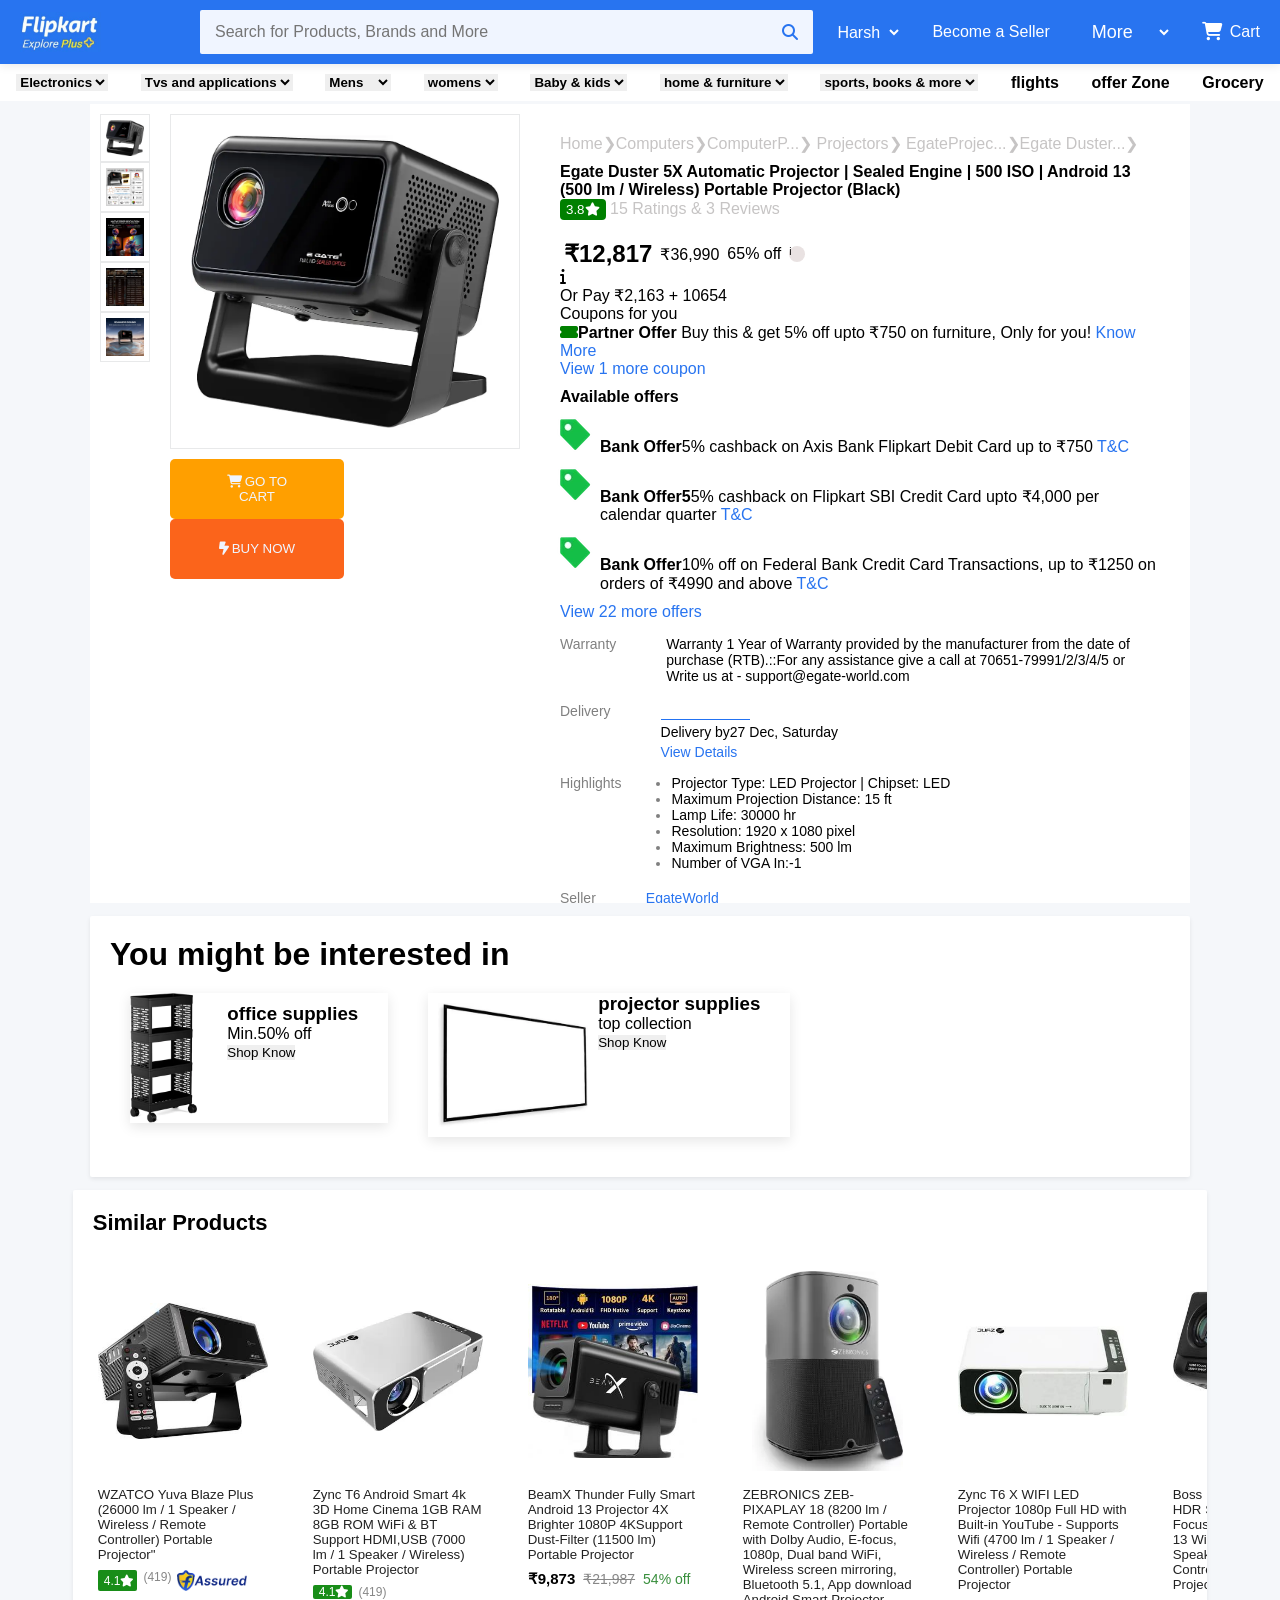
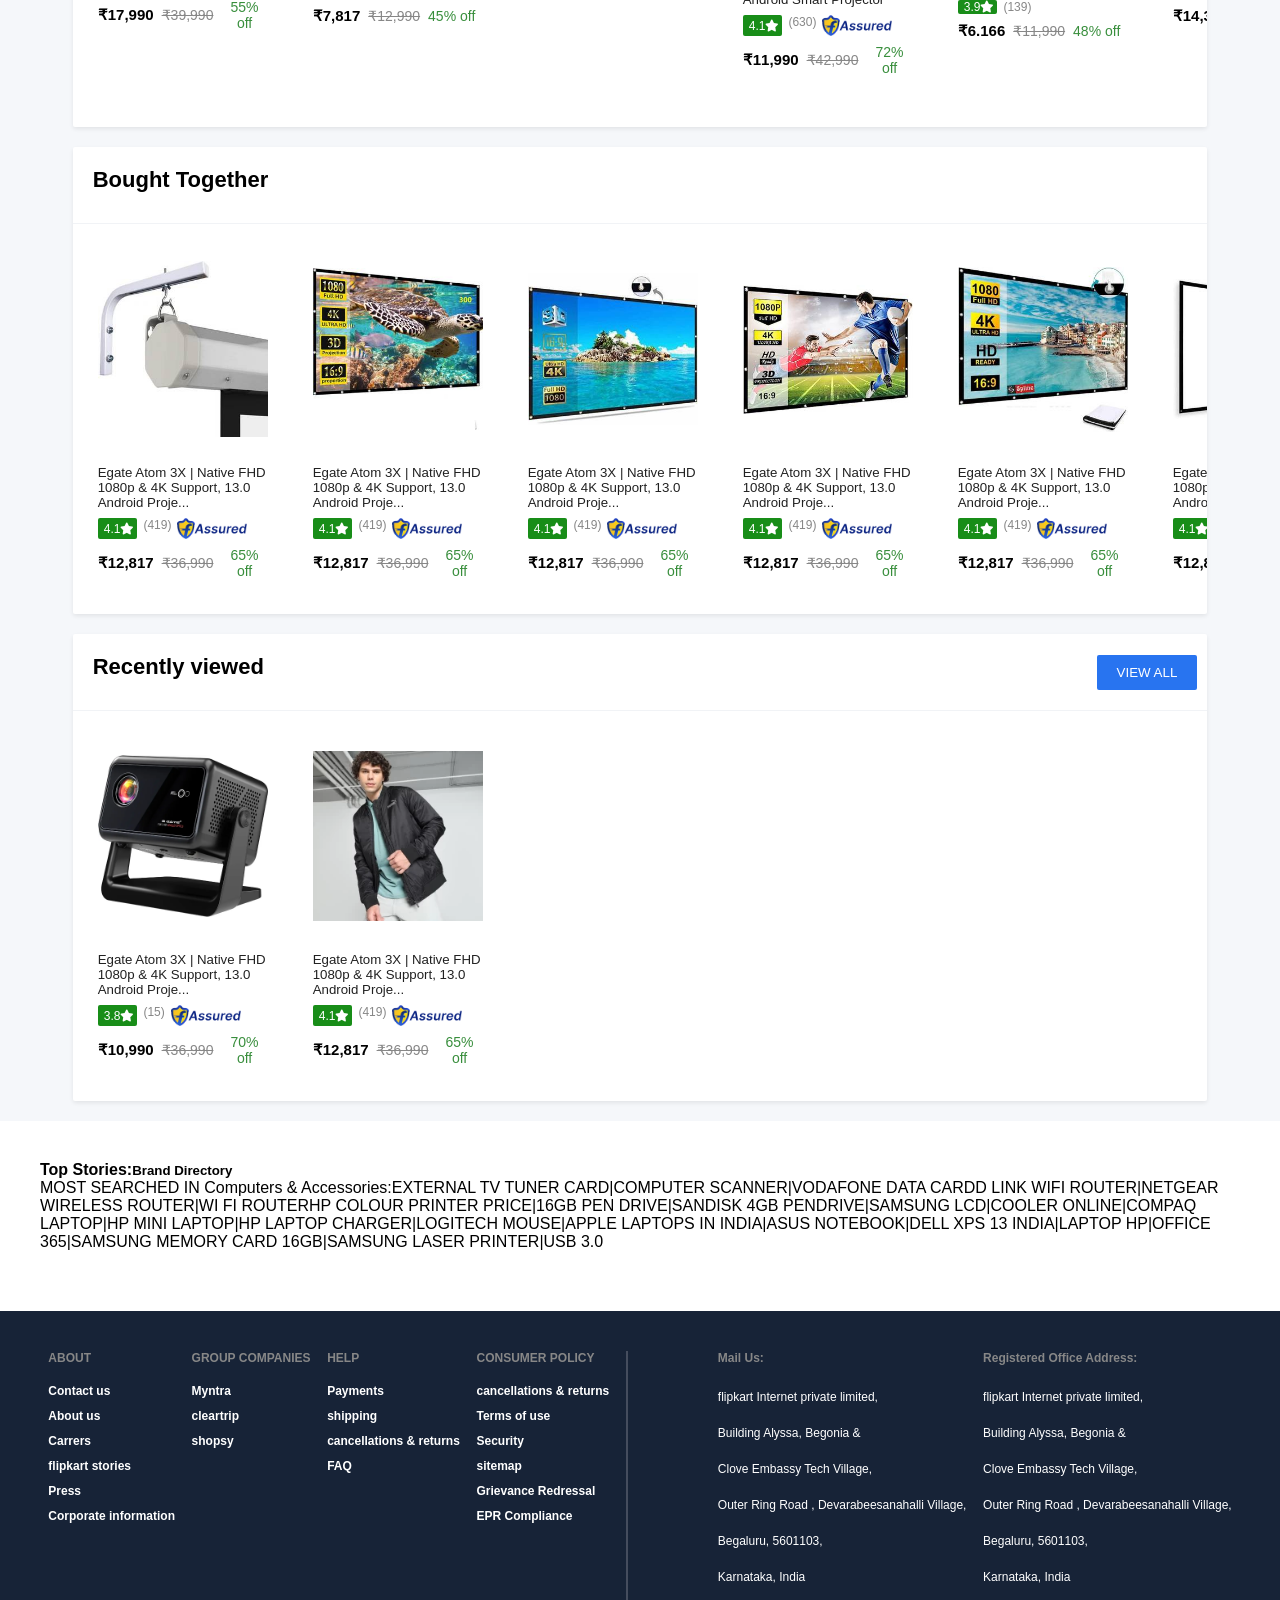
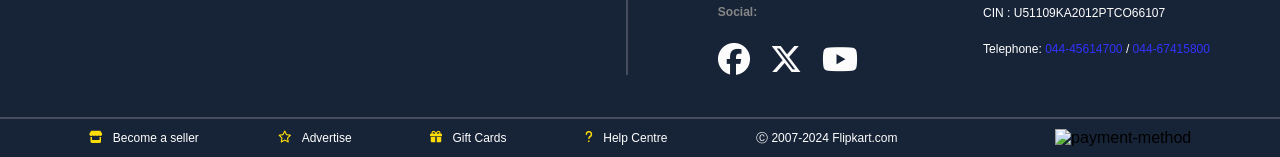
==== commit 710fb123: "new commit" ====
--- a/secondpage.html
+++ b/secondpage.html
@@ -205,8 +205,8 @@
           <a href="">View 22 more offers</a>
 
           <div class="warrantydeliverysec">
-            <div><p>Warranty</p></div>
-            <div>
+            <div><h3>Warranty</h3></div>
+            <div class="warrantydeliverysecinner">
               <p>
                 Warranty 1 Year of Warranty provided by the manufacturer from
                 the date of purchase (RTB).::For any assistance give a call at
@@ -216,18 +216,20 @@
           </div>
 
           <div class="warrantydeliverysec">
-            <div><p>Delivery</p></div>
-            <div>
-              <input type="text" />
+            <div><h3>Delivery</h3></div>
+            <div class="warrantydeliverysecinner">
+              <input type="text" id="Address" name="Address" required minlength="20" maxlength="100" size="10" />
+                    
+
               <p>Delivery by27 Dec, Saturday</p>
               <a href="">View Details</a>
             </div>
           </div>
 
           <div class="warrantydeliverysec">
-            <div><p>Highlights</p></div>
-            <div>
-              <ul>
+            <div><h3>Highlights</h3></div>
+            <div class="warrantydeliverysecinner">
+              <ul class="custom-list">
                 <li>Projector Type: LED Projector | Chipset: LED</li>
                 <li>Maximum Projection Distance: 15 ft</li>
                 <li>Lamp Life: 30000 hr</li>
@@ -239,30 +241,32 @@
           </div>
 
           <div class="warrantydeliverysec">
-            <div><p>Seller</p></div>
-
-            <div>
+            <div><h3>Seller</h3></div>
+
+            <div class="warrantydeliverysecinner">
               <a href=""> EgateWorld</a>
-              <ul>
+              <ul class="custom-list">
                 <li>7 Days Replacement Policy</li>
               </ul>
               <a href="">See other sellers</a>
             </div>
+
           </div>
           <!---------------->
           <div class="Protectyourproduct">
             <div><h4>Protect your product</h4></div>
+
             <hr />
 
             <div class="Protectyourproductinner">
-              <div>
+              <div class="Protectyourproductinnerimg">
                 <input type="checkbox" /><img
                   src="images/secondpageimg/bajaj.webp"
                   alt=""
                 />
               </div>
 
-              <div>
+              <div class="Protectyourproductinnerinfo">
                 <h5>Digital Suraksha for Rs 50,000 by Bajaj Allianz</h5>
                 <p>
                   Get your financial losses covered for online transaction
@@ -287,8 +291,8 @@
           </div>
 
           <div class="warrantydeliverysec">
-            <div><p>Discription</p></div>
-            <div>
+            <div><h3>Discription</h3></div>
+            <div class="warrantydeliverysecinner">
               <p>
                 • 500 ISO Brightness for Clear & Vivid Display Delivers bright,
                 sharp and high-clarity visuals suitable for home theatre,
@@ -318,9 +322,10 @@
           <div class="Protectyourproduct">
             <div><h4>Specifications</h4></div>
             <hr />
-
-            <div class="Protectyourproductinner">
-              <div><h5>General</h5></div>
+            <div><h5>General</h5></div>
+
+            <div class="Protectyourproductinner2">
+              
               <div>
                 <ul>
                   <li>Brand</li>
@@ -349,7 +354,7 @@
             </div>
 
             <hr />
-            <div><a href="">Readmore</a></div>
+            <div><a href="">Read More</a></div>
           </div>
 
           <div class="Protectyourproduct">
@@ -431,30 +436,27 @@
           </div>
 
           <div class="productReviewssection">
-            <div>
+
+            <div class="custom-margin ratingandreviewsheader1">
               <h4>Ratings & Reviews</h4>
               <button>Rate Product</button>
             </div>
-            <div>
+
+            <div  class="custom-margin ratingandreviewsheader2">
               <div>
-                <h2>3.8 <i class="fa-solid fa-star"></i></h2>
+                <div><h2>3.8 <i class="fa-solid fa-star"></i></h2></div>
                 <p>15 Ratings &</p>
                 <p>3 Reviews</p>
               </div>
               <div>
-                <ul style="list-style-type: none">
-                  <li>5 <i class="fa-solid fa-star"></i></li>
-                  <li>4 <i class="fa-solid fa-star"></i></li>
-                  <li>3 <i class="fa-solid fa-star"></i></li>
-                  <li>2 <i class="fa-solid fa-star"></i></li>
-                  <li>1 <i class="fa-solid fa-star"></i></li>
-                </ul>
+                <img src="/images/secondpageimg/reviewstars.png" alt="" style="width: 100%; max-width: 300px;">
               </div>
             </div>
 
             <hr />
 
-            <span
+            <div class="custom-margin Reviews">
+              <span 
               ><button>3 <i class="fa-solid fa-star"></i></button>
             </span>
 
@@ -463,69 +465,81 @@
               very clear brightness also good but in colour little black screen
               showing.
             </p>
-            <p>
+            <p class="paragraphoneofreview">
               DINESH KUMAR <i class="fa-solid fa-circle-check"></i>Certified
               Buyer, Phusro1 month ago
             </p>
+          </div>
+            
 
             <hr />
 
+            <div class="custom-margin Reviews">
             <span
               ><button>3 <i class="fa-solid fa-star"></i></button>
             </span>
 
-            <p>
+            <p >
               This projector needs improve in real colours.screen is showing
               very clear brightness also good but in colour little black screen
               showing.
             </p>
 
-            <p>
+            <p class="paragraphoneofreview">
               DINESH KUMAR <i class="fa-solid fa-circle-check"></i>Certified
               Buyer, Phusro1 month ago
-            </p>
+            </p></div>
+            
 
             <hr />
 
-            <span
+
+            <div class="custom-margin Reviews">
+              <span
               ><button>3 <i class="fa-solid fa-star"></i></button>
             </span>
 
-            <p>
+            <p >
               This projector needs improve in real colours.screen is showing
               very clear brightness also good but in colour little black screen
               showing.
             </p>
 
-            <p>
+            <p class="paragraphoneofreview">
               DINESH KUMAR <i class="fa-solid fa-circle-check"></i>Certified
               Buyer, Phusro1 month ago
-            </p>
+            </p></div>
+            
 
             <hr />
 
-            <span
+            <div class="custom-margin Reviews">
+              <span
               ><button>3 <i class="fa-solid fa-star"></i></button>
             </span>
 
-            <p>
+            <p >
               This projector needs improve in real colours.screen is showing
               very clear brightness also good but in colour little black screen
               showing.
             </p>
 
-            <p>
+            <p class="paragraphoneofreview">
               DINESH KUMAR <i class="fa-solid fa-circle-check"></i>Certified
               Buyer, Phusro1 month ago
-            </p>
-          </div>
-
-          <div class="Protectyourproduct">
-            <h1>Be the first to ask about this product</h1>
-            <button>Post Your Question</button>
-          </div>
+            </p></div>
+            
+          </div>
+
+          <div class="Protectyourproductlast">
+
+             <div><p>Be the first to ask about this product</p></div>
+            <div><button>Post Your Question</button></div>
+          </div>
+
         </div>
       </div>
+
     </section>
     <!--------------------------------------->
 
--- a/secondpage.css
+++ b/secondpage.css
@@ -241,10 +241,6 @@
   margin: 30px 0 30px 0;
 }
 
-.productinfo p {
-  margin-top: 10px;
-}
-
 .productinfo h4 {
   margin-top: 10px;
 }
@@ -291,11 +287,32 @@
 
 .warrantydeliverysec {
   display: flex;
+  justify-content: flex-start;
+  align-items: start;
   margin-top: 15px;
 }
-.warrantydeliverysec p {
-  padding: 0 40px 0 0;
-  line-height: 30px;
+.warrantydeliverysec input,
+textarea {
+  border: none;
+  border-bottom: 1px solid #2272f2;
+  outline: none;
+}
+.warrantydeliverysec h3 {
+  font-size: 14px;
+  font-weight: 400;
+  color: gray;
+}
+
+.warrantydeliverysecinner {
+  font-size: 14px;
+  font-weight: 400;
+  margin-left: 50px;
+}
+.custom-list li::marker {
+  color: gray;
+}
+.warrantydeliverysecinner > * {
+  margin-bottom: 4px;
 }
 
 /*----------*/
@@ -310,14 +327,144 @@
   height: 1px;
   background-color: #f1f3f6;
   width: 100%;
-  margin: 20px auto;
+  margin: 10px auto;
 }
 .Protectyourproductinner {
   display: flex;
   justify-content: center;
   align-items: center;
   margin: 10px;
-}
+  position: relative;
+  font-size: 14px;
+}
+.Protectyourproductinner img {
+  height: 100%;
+  max-height: 200px;
+  margin-left: 30px;
+}
+
+.Protectyourproductinnerimg input {
+  position: absolute;
+  top: 0;
+  left: 0;
+  height: 15px;
+  width: 15px;
+}
+.Protectyourproductinnerinfo > * {
+  margin-bottom: 20px;
+  margin-left: 50px;
+  font-size: 14px;
+}
+.Protectyourproduct button {
+  color: white;
+  background-color: #717478;
+  padding: 10px 30px 10px 30px;
+  border-radius: 2px;
+}
+.Protectyourproduct button i {
+  margin-right: 10px;
+}
+/*-----------------------------*/
+.Protectyourproduct h4 {
+  font-size: 24px;
+  font-weight: 500;
+  margin: 10px 0 20px 10px;
+}
+.Protectyourproduct h5 {
+  font-size: 20px;
+  font-weight: 400;
+  margin: 10px 0 20px 10px;
+}
+.Protectyourproductinner2 {
+  display: flex;
+  justify-content: space-between;
+  align-items: start;
+}
+.Protectyourproductinner2 ul {
+  margin-left: 10px;
+  line-height: 30px;
+  list-style: none;
+  color: #878787;
+  font-size: 14px;
+}
+/*-----------------------------*/
+.ratingandreviewsheader1 {
+  display: flex;
+  justify-content: space-between;
+}
+.ratingandreviewsheader1 h4 {
+  font-size: 24px;
+  font-weight: 300;
+  font-family: Helvetica, Arial, sans-serif;
+}
+.ratingandreviewsheader1 button {
+  background-color: white;
+  border: none;
+  box-shadow: 0 1px 2px 0 rgba(0, 0, 0, 0.26);
+  color: #212121;
+  cursor: pointer;
+  font-size: 14px;
+  margin: 18px 18px 0 0;
+  padding: 16px 36px;
+}
+.ratingandreviewsheader2 {
+  display: flex;
+  align-items: start;
+}
+.ratingandreviewsheader2 p {
+  color: gray;
+  font-size: 12px;
+}
+.ratingandreviewsheader2 img {
+  margin-left: 20px;
+}
+.custom-margin {
+  margin: 20px;
+}
+.Reviews > * {
+  margin-bottom: 14px;
+  font-size: 14px;
+}
+.Reviews button {
+  color: #e8e9ea;
+  background-color: #188d18;
+  margin-bottom: 14px;
+  border-radius: 3px;
+  padding: 3px;
+  font-size: 14px;
+}
+.paragraphoneofreview {
+  color: gray;
+}
+
+/*---------*/
+.Protectyourproductlast {
+  display: flex;
+  justify-content: space-between;
+  align-items: center;
+  margin: 20px;
+  border: 1px solid #e8e9ea;
+  padding: 10px;
+}
+.Protectyourproductlast {
+  color: #212121;
+  font-size: 24px;
+  font-weight: 500;
+  font-family: Helvetica, Arial, sans-serif;
+}
+.Protectyourproductlast button {
+  background-color: #f9f9f9;
+  border: none;
+  box-shadow: 0 1px 2px 0 rgba(0, 0, 0, 0.26);
+  color: #212121;
+  cursor: pointer;
+  font-size: 14px;
+  padding: 16px 0;
+  text-transform: capitalize;
+  width: 232px;
+}
+
+/*-----------------------------*/
 .smallcards {
   position: relative;
   max-height: 350px;
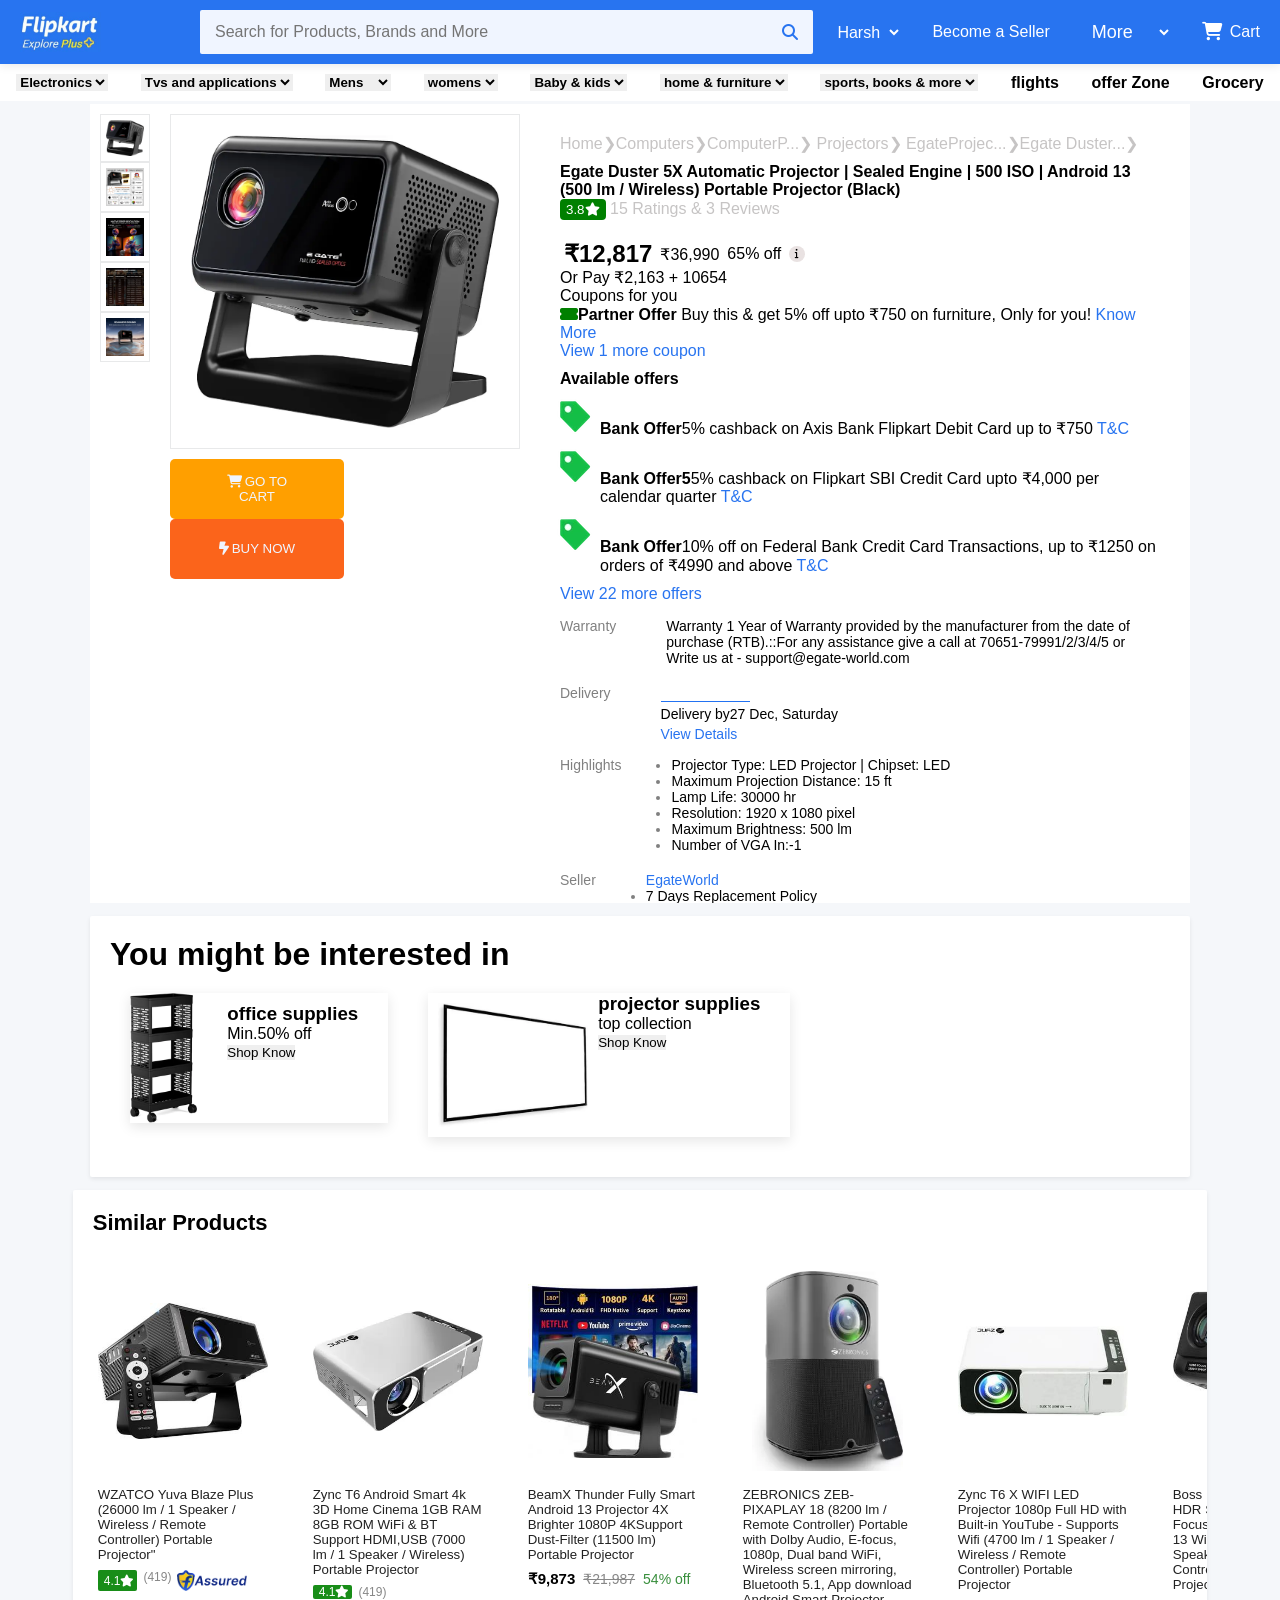
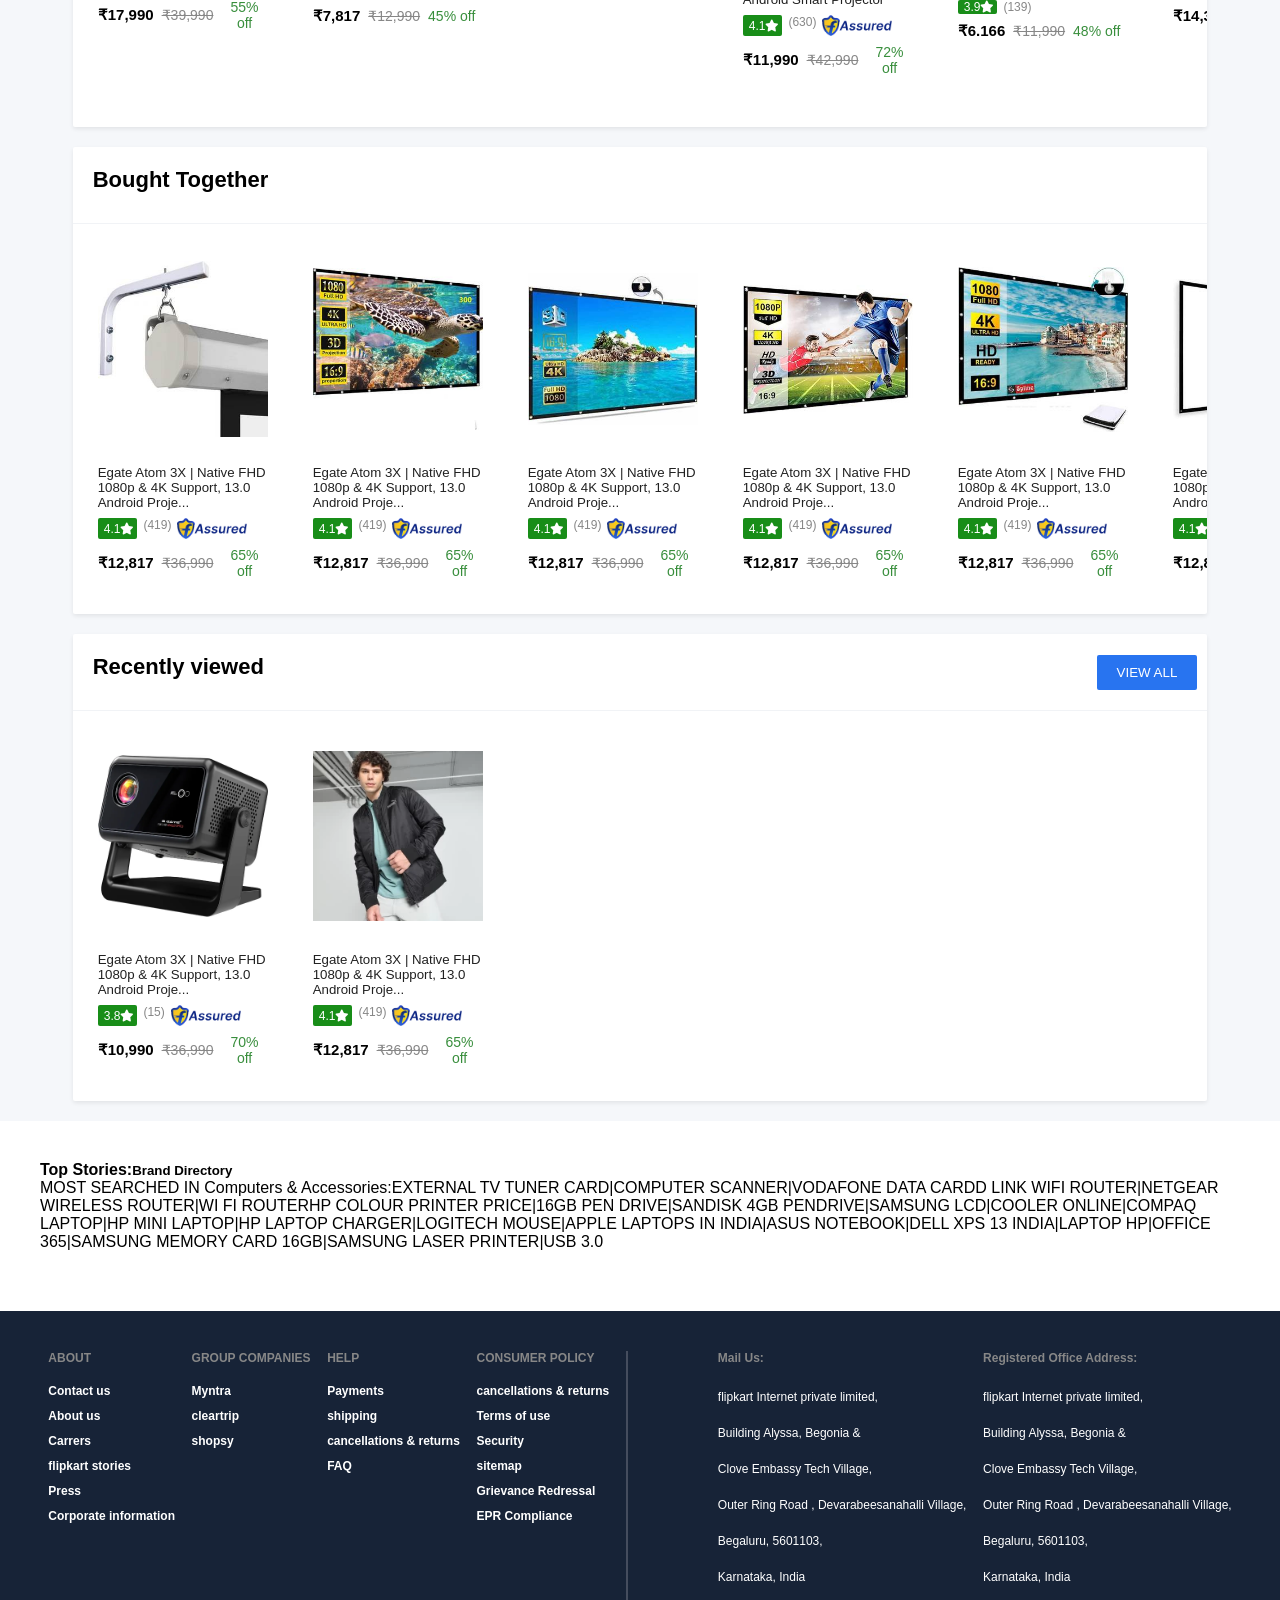
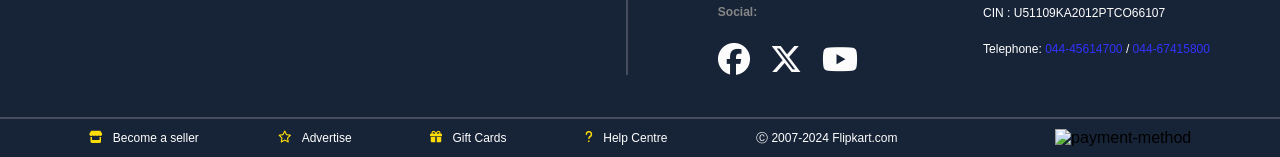
==== commit 922ed517: "new" ====
--- a/secondpage.html
+++ b/secondpage.html
@@ -118,25 +118,25 @@
         <div class="productpicture">
           <div class="productsmallpictures">
             <div>
-              <img src="images/secondpageimg/productsmallimage 3.webp" alt="" />
+              <img src="images/secondpageimg/productsmallimage 3.webp" class="small-pictures" />
             </div>
             <div>
-              <img src="images/secondpageimg/productsmallimage 2.webp" alt="" />
+              <img src="images/secondpageimg/productsmallimage 2.webp" class="small-pictures" alt="" />
             </div>
             <div>
-              <img src="images/secondpageimg/productsmallimage 1.webp" alt="" />
+              <img src="images/secondpageimg/productsmallimage 1.webp" class="small-pictures" alt="" />
             </div>
             <div>
-              <img src="images/secondpageimg/productsmallimage 4.webp" alt="" />
+              <img src="images/secondpageimg/productsmallimage 4.webp" class="small-pictures"  alt="" />
             </div>
             <div>
-              <img src="images/secondpageimg/productsmallimage 5.webp" alt="" />
+              <img src="images/secondpageimg/productsmallimage 5.webp" class="small-pictures"  alt="" />
             </div>
           </div>
           <div class="productbigpicture">
             <div class="productbigpictureimg">
               <img
-                src="images\secondpageimg\productsmallimage 3.webp"
+                src="images\secondpageimg\productsmallimage 3.webp" id="main-img"
                 alt="pic"
               />
             </div>
@@ -171,9 +171,9 @@
             <div><h2>₹12,817</h2></div>
             <div>₹36,990</div>
             <div>65% off</div>
-            <div id="infologo">i</div>
-          </div>
-          <i class="fa-solid fa-info"></i>
+            <div id="infologo"><i class="fa-solid fa-info"></i></div>
+          </div>
+          
 
           <p>Or Pay ₹2,163 + 10654</p>
           <p>Coupons for you</p>
@@ -1337,5 +1337,7 @@
      </div>
 
     </footer>
+
+    <script src="secondpage.js"></script>
   </body>
 </html>
--- a/secondpage.css
+++ b/secondpage.css
@@ -274,10 +274,9 @@
   font-size: 10px;
   border-radius: 1px solid black;
 }
-#logoinfo i {
-  margin-left: 20px;
-  color: #090808;
-  font-family: "Courier New", Courier, monospace;
+#infologo i {
+  margin-left: 6px;
+  margin-top: 2px;
 }
 .listsection {
   margin: 10px 0 10px 0;
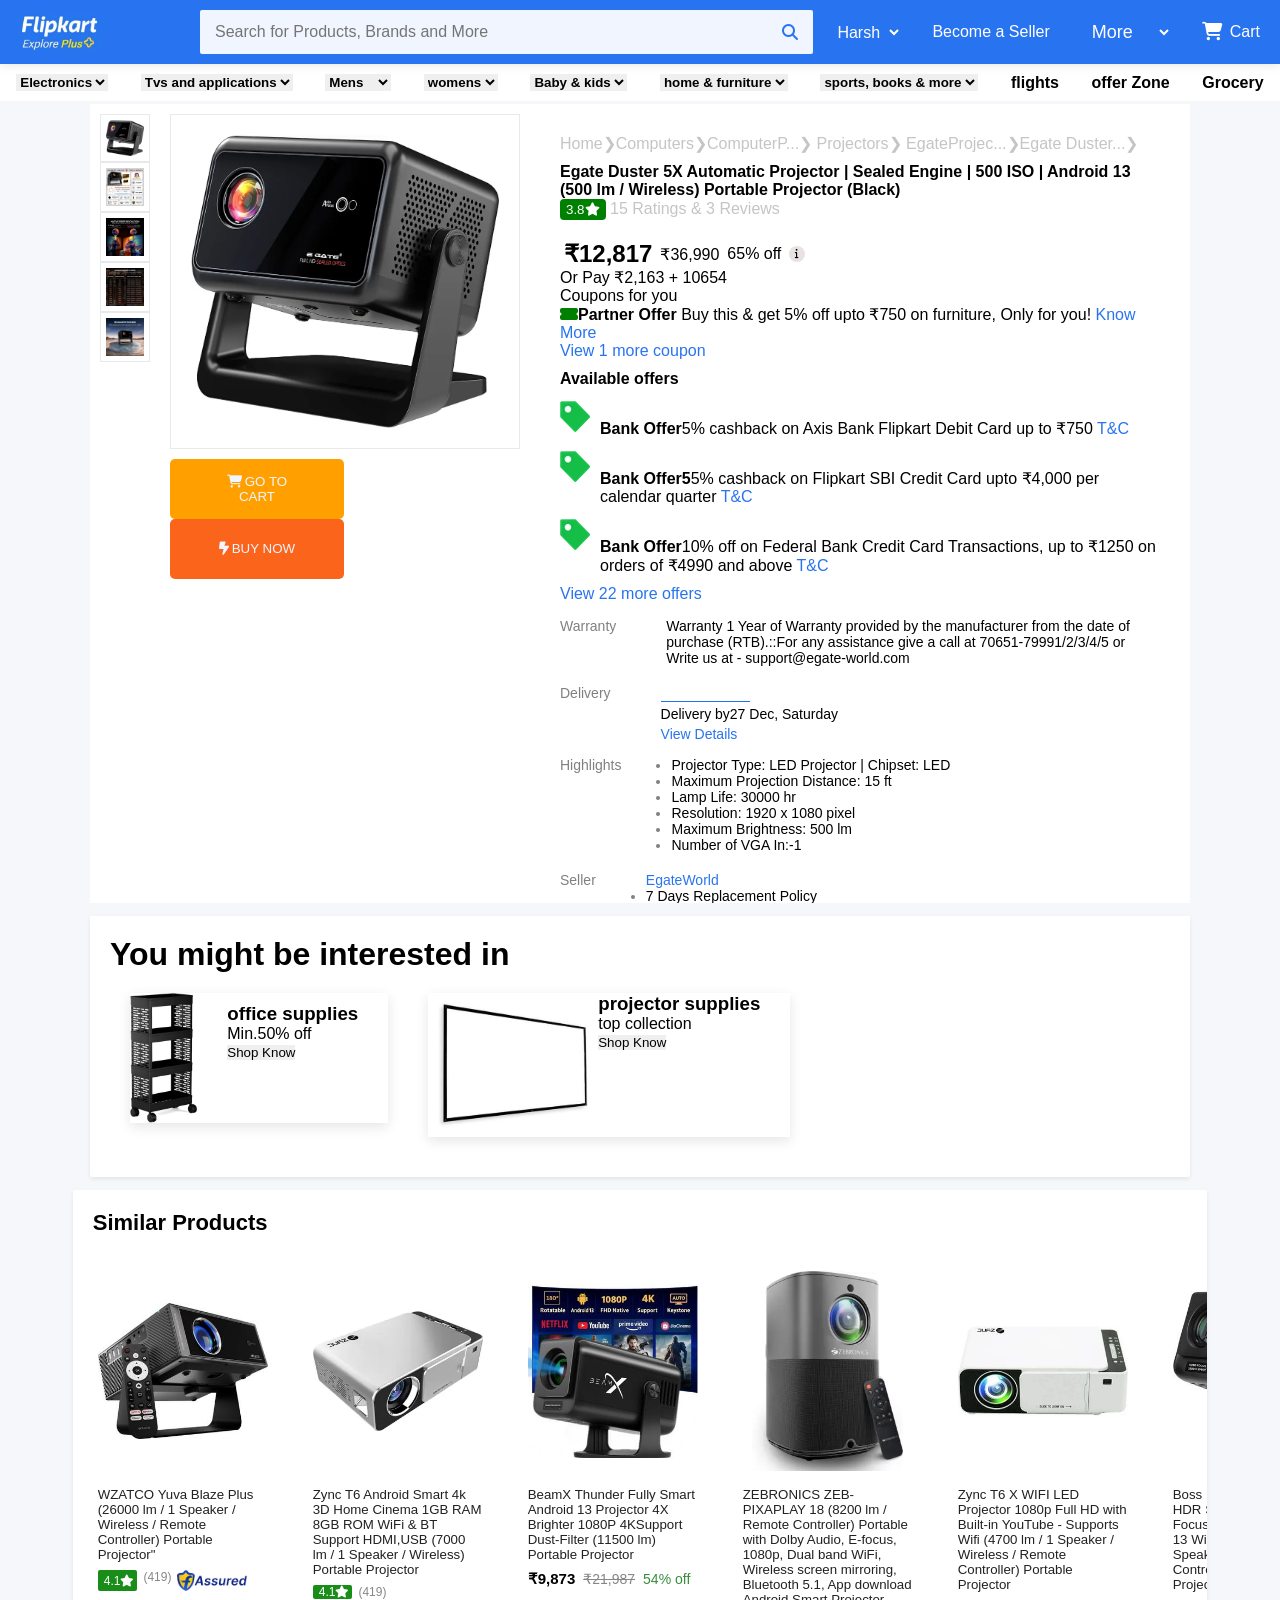
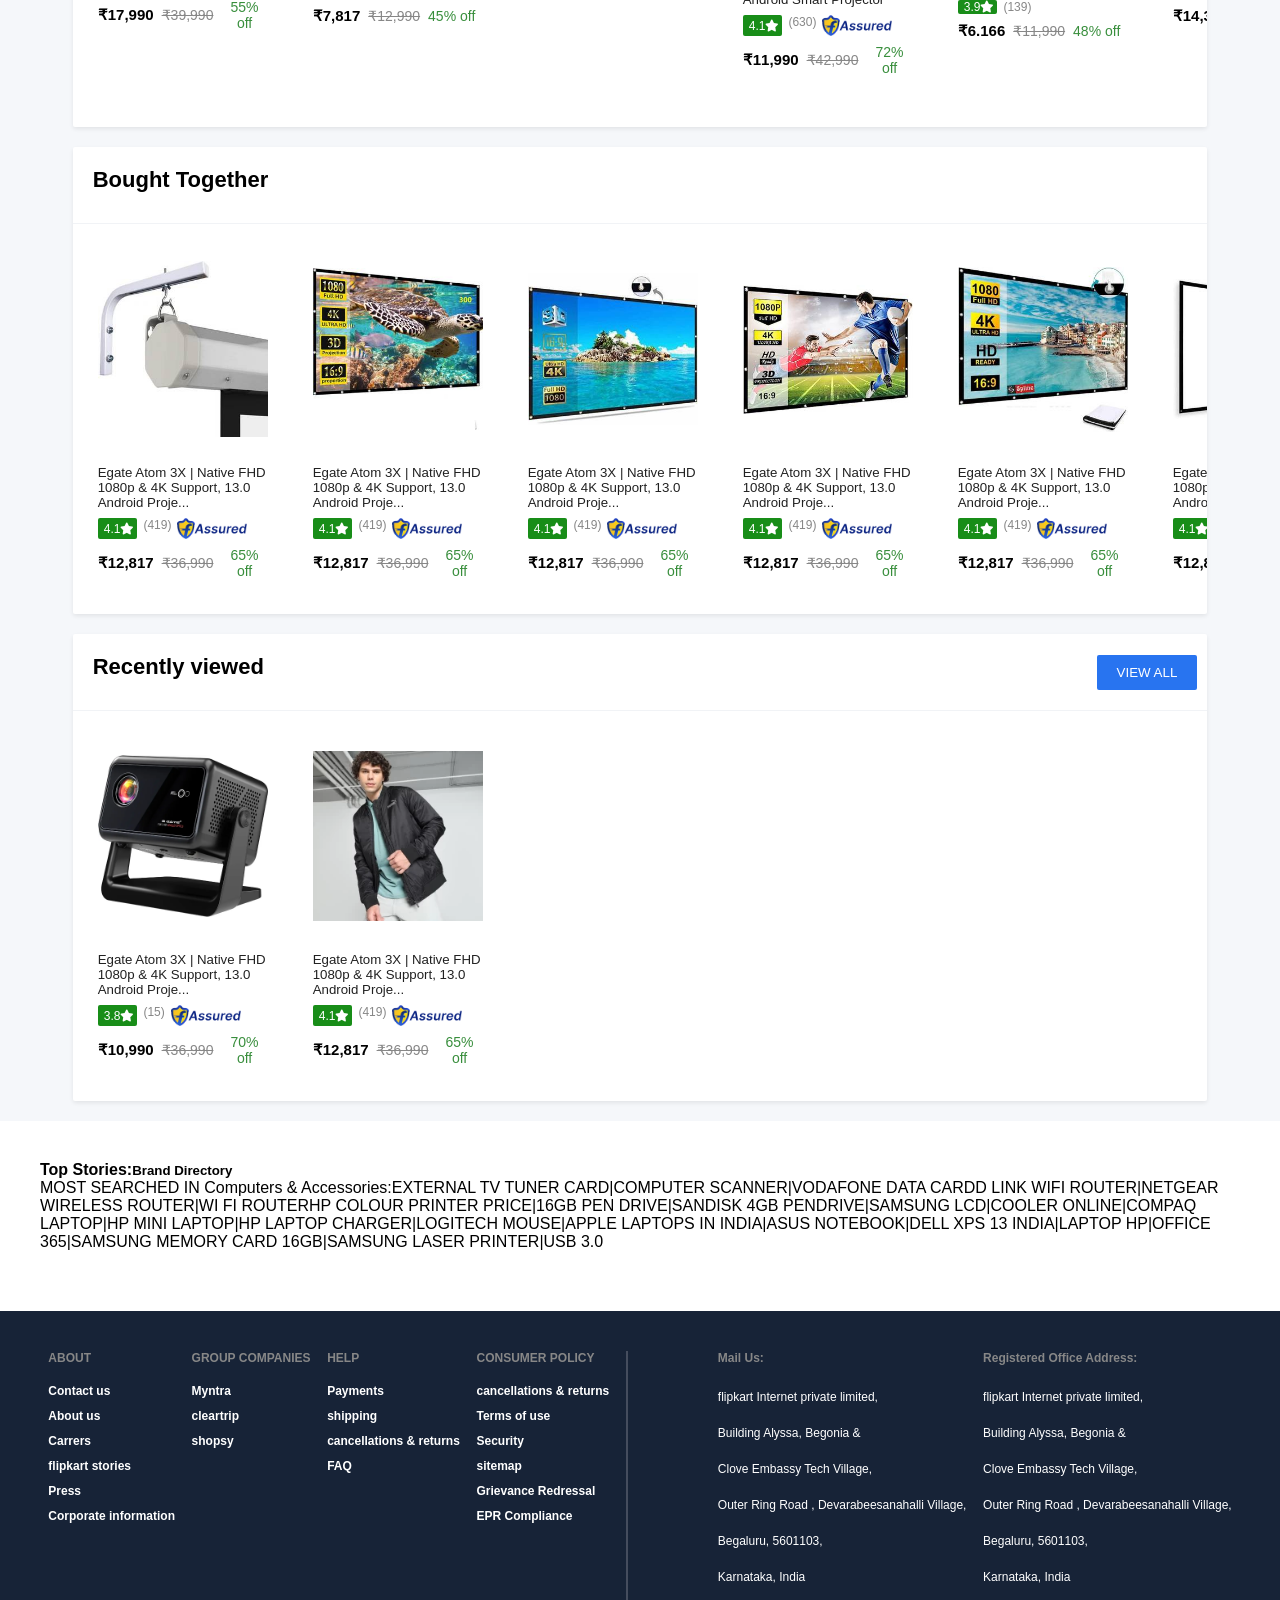
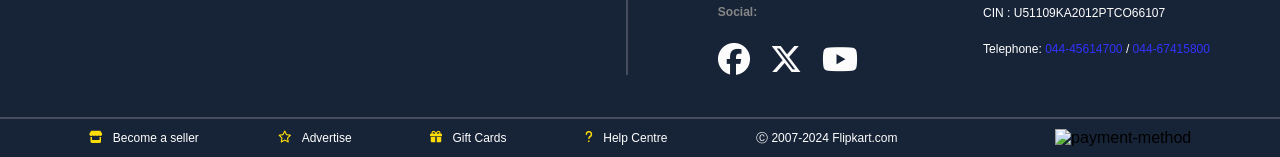
==== commit da9b677c: "responsivity improve" ====
--- a/secondpage.html
+++ b/secondpage.html
@@ -18,7 +18,7 @@
     <header class="main-navbar">
       <div class="nav-container">
         <div class="nav-left-section">
-          <div class="nav-logo"></div>
+          <div class="nav-logo" onclick="window.location.href='index.html';"></div>
 
           <div class="nav-search-container">
             <div class="search-inner">
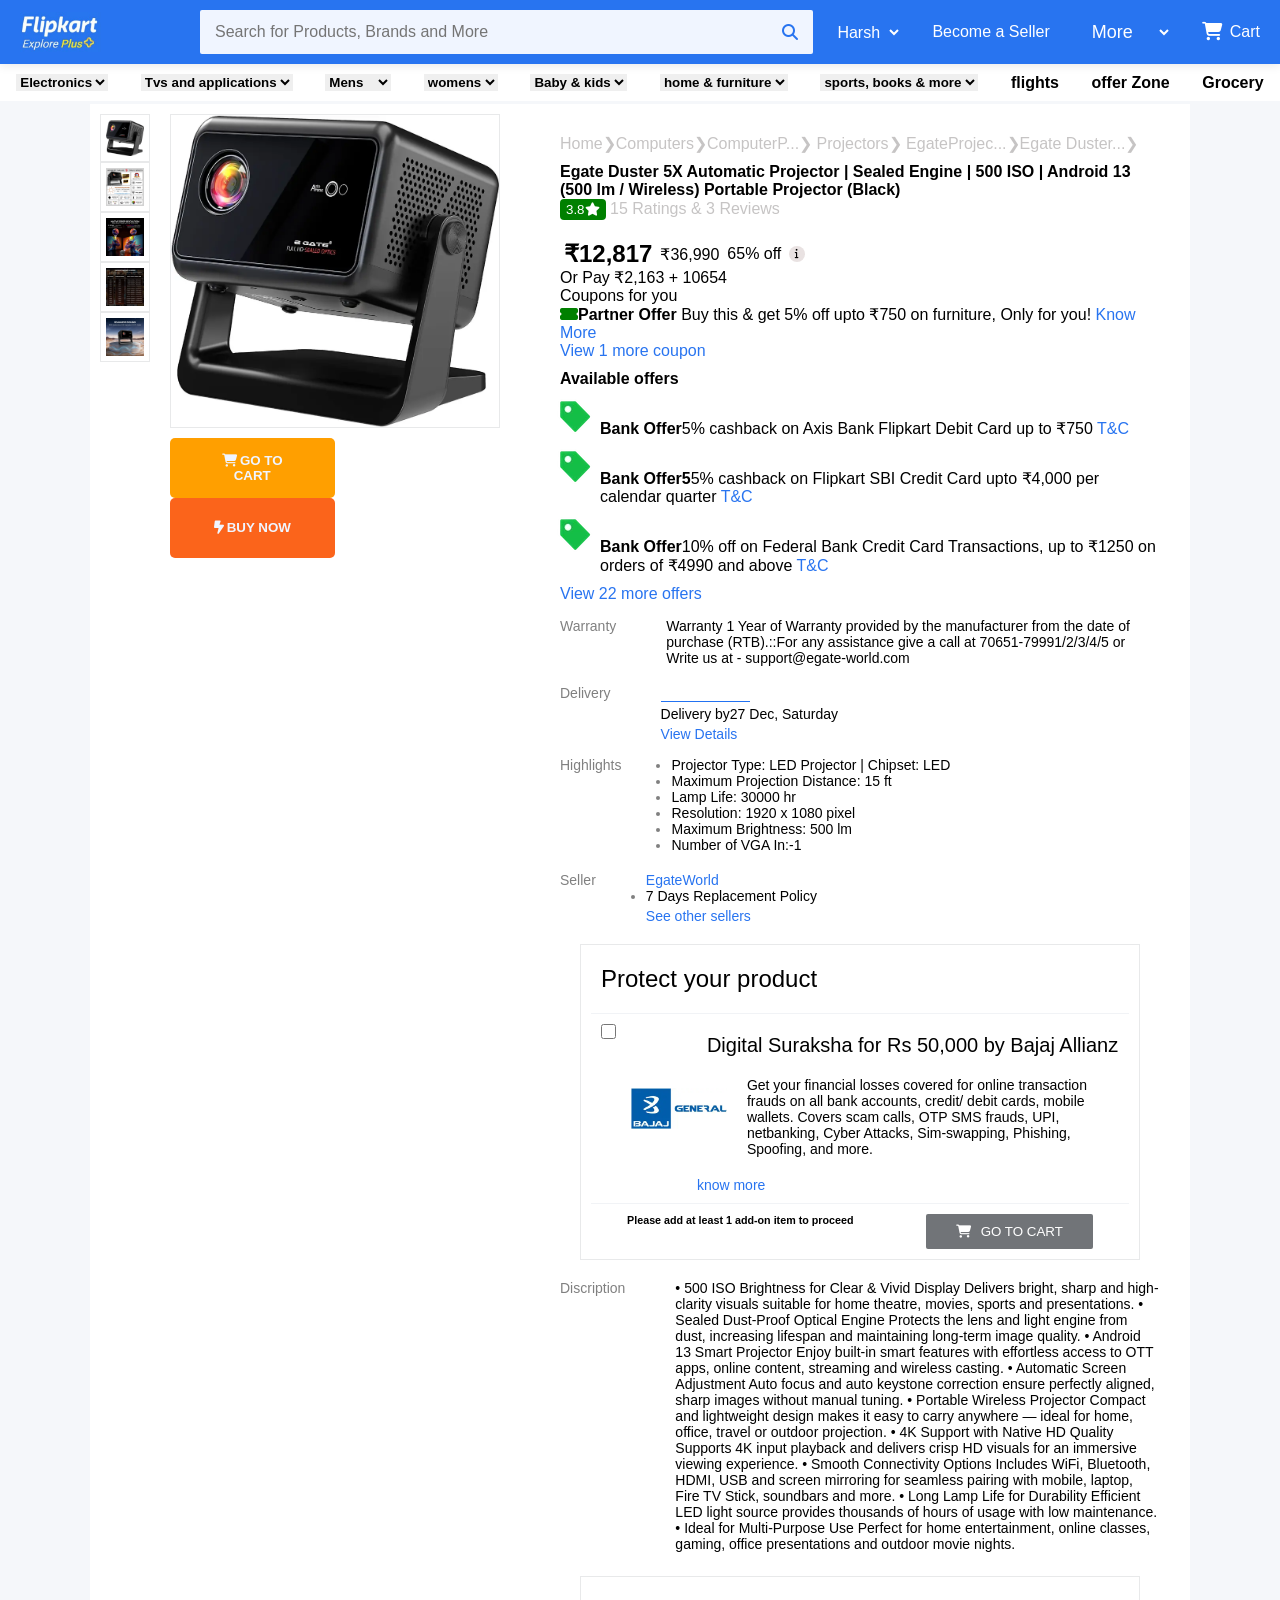
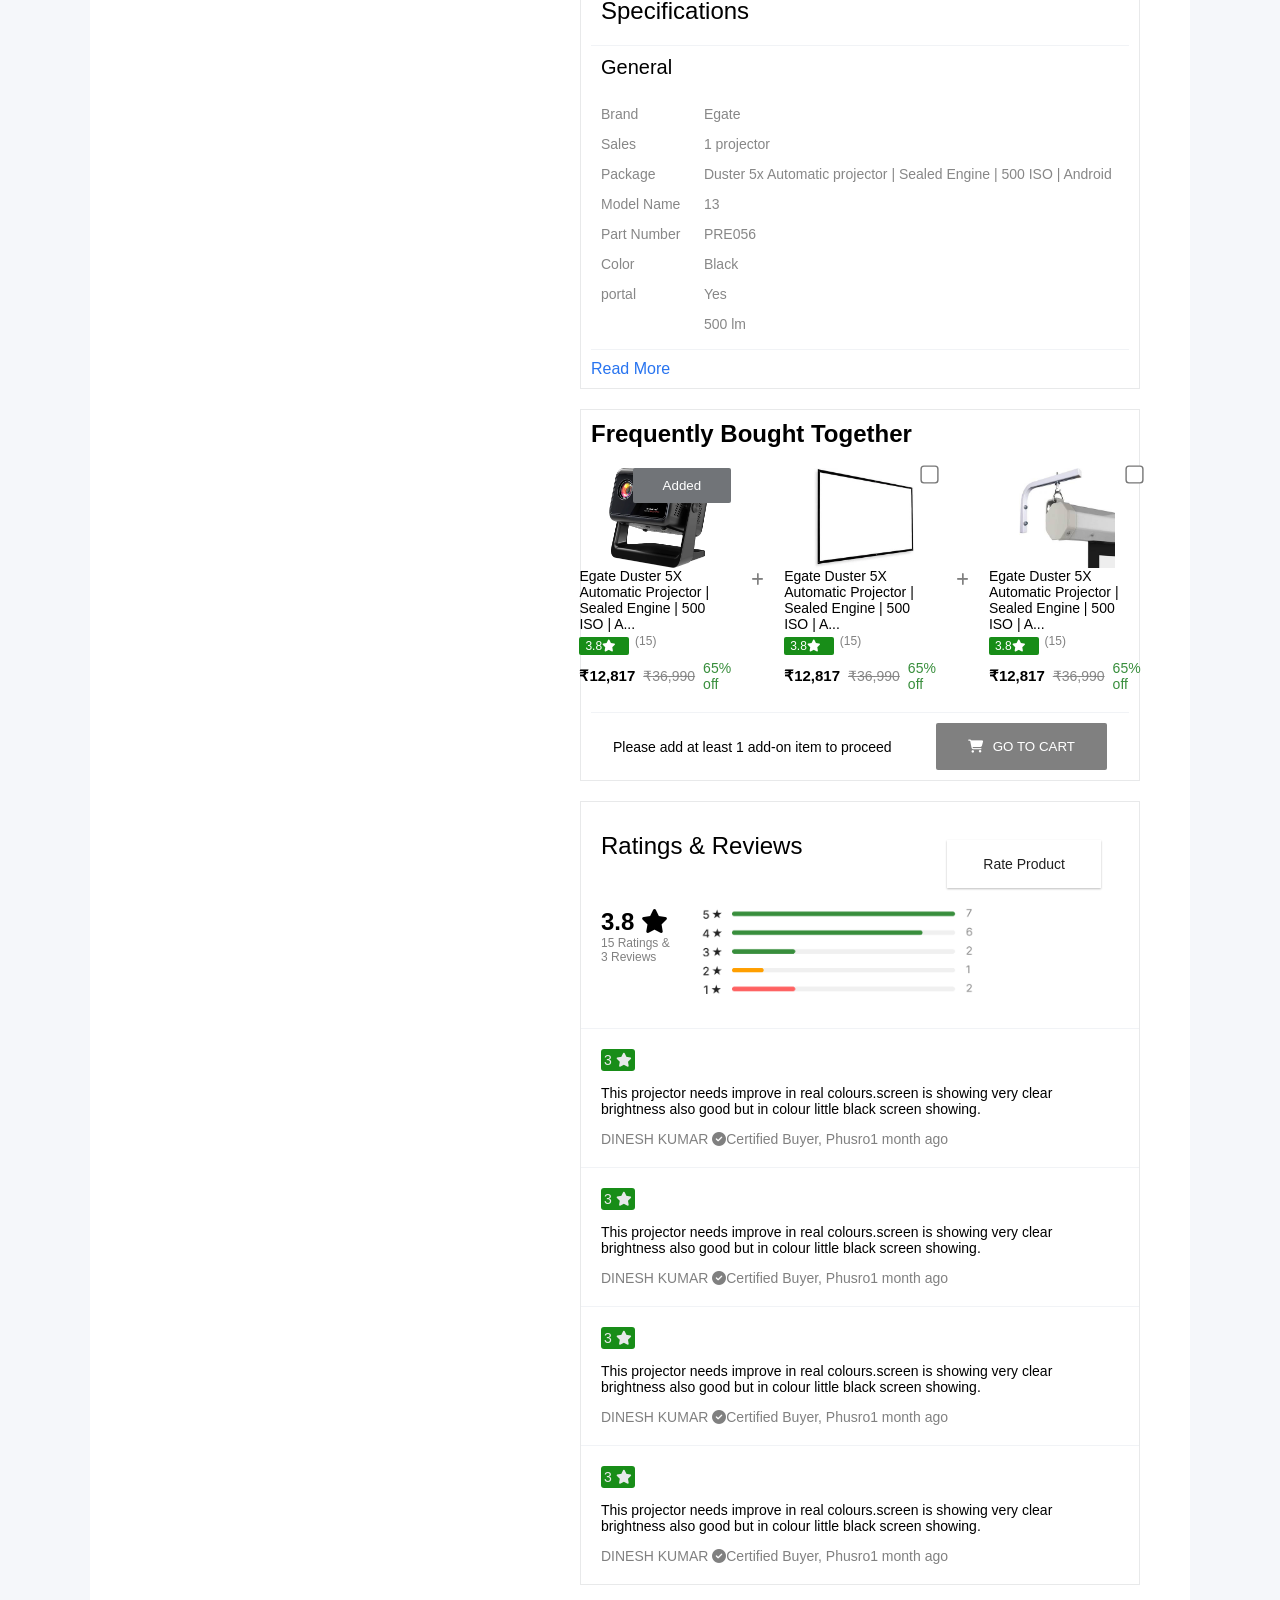
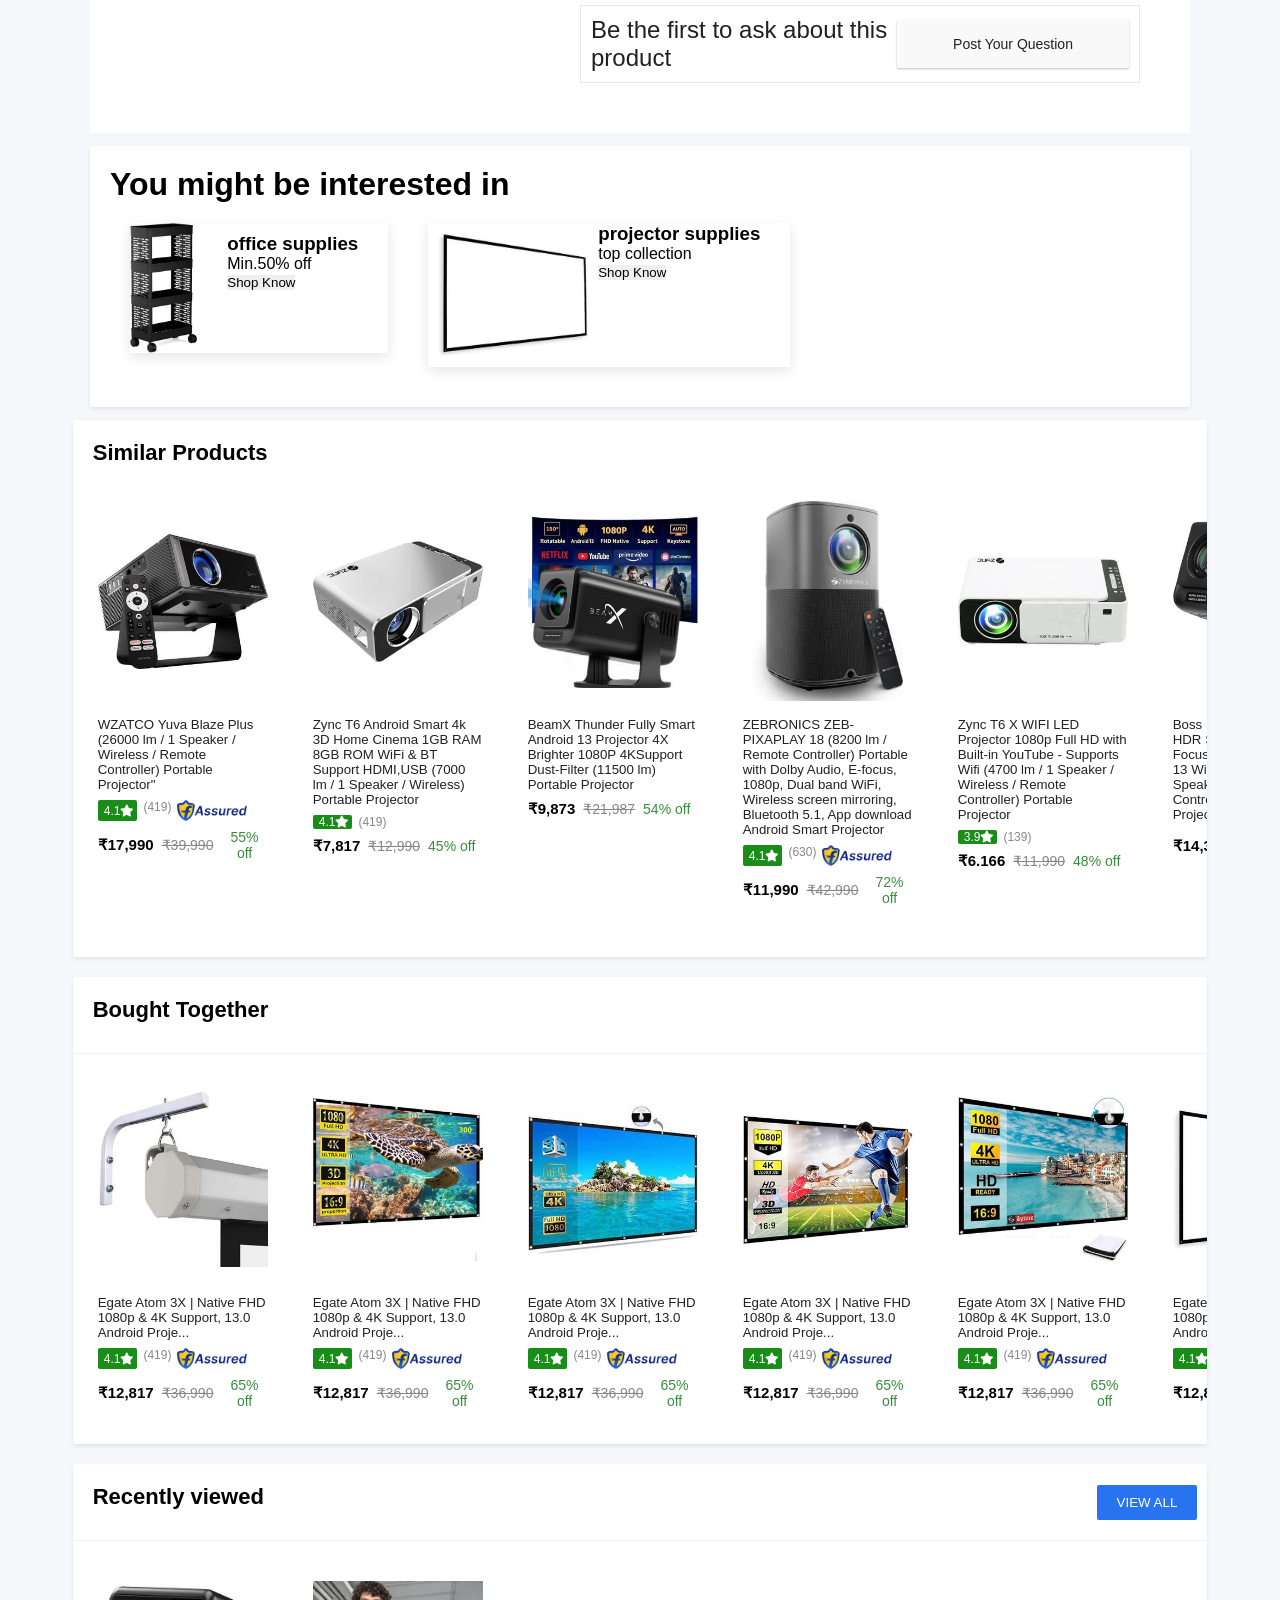
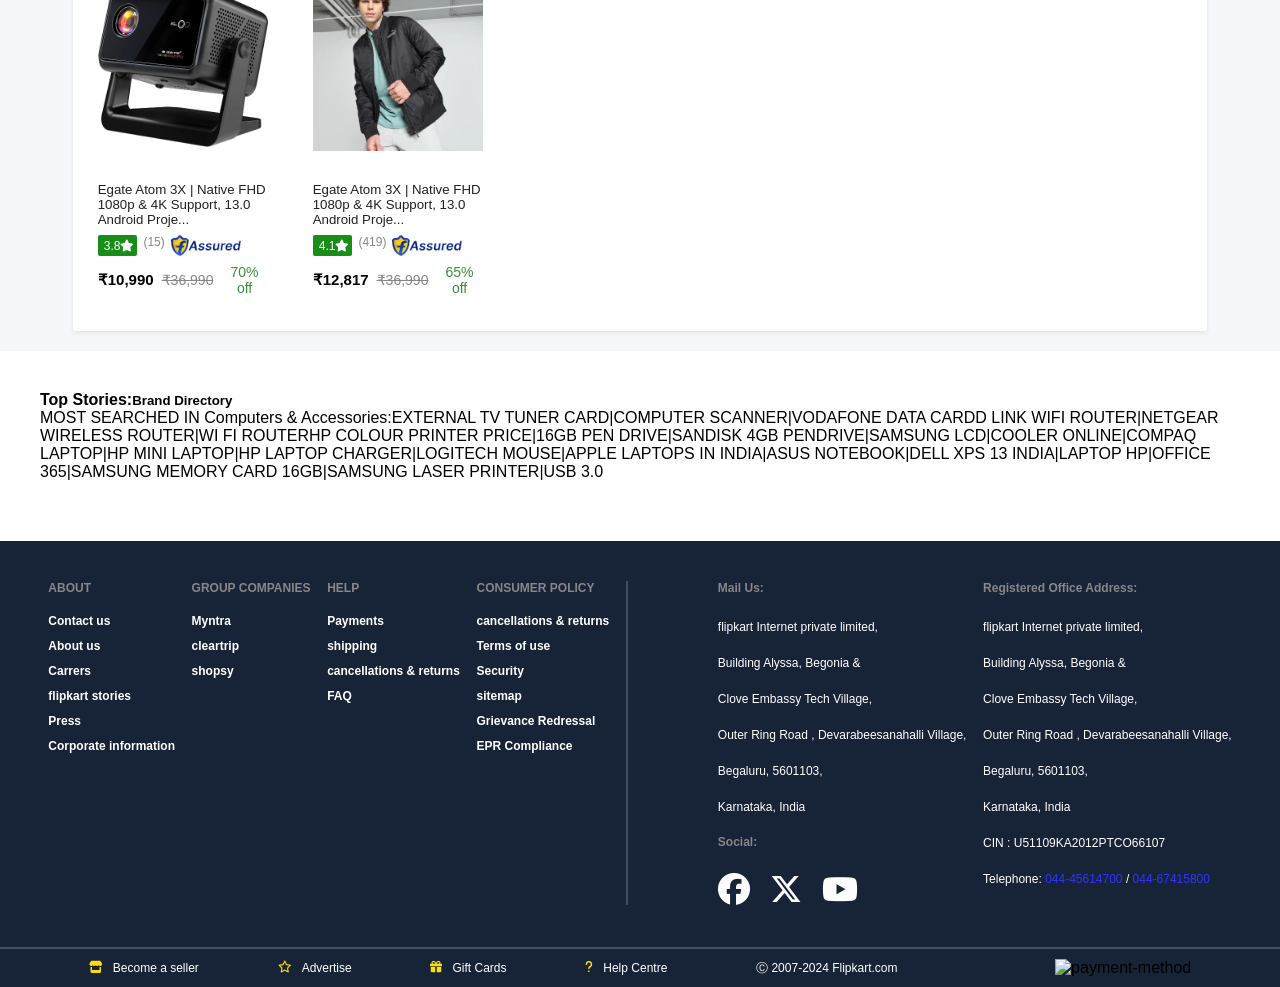
==== commit f431ff60: "new" ====
--- a/secondpage.html
+++ b/secondpage.html
@@ -115,7 +115,9 @@
     <!--------------------- product section ----------------------------->
     <section class="productsection">
       <div class="productsectioninnerdiv">
+
         <div class="productpicture">
+
           <div class="productsmallpictures">
             <div>
               <img src="images/secondpageimg/productsmallimage 3.webp" class="small-pictures" />
@@ -133,6 +135,7 @@
               <img src="images/secondpageimg/productsmallimage 5.webp" class="small-pictures"  alt="" />
             </div>
           </div>
+          
           <div class="productbigpicture">
             <div class="productbigpictureimg">
               <img
--- a/secondpage.css
+++ b/secondpage.css
@@ -163,11 +163,12 @@
   background-color: #f5f7fa;
 }
 .productsectioninnerdiv {
-  height: 799px;
   background-color: #ffffff;
   display: flex;
   justify-content: center;
+  align-items: flex-start;
   margin: 3px 90px 3px 90px;
+  gap: 20px;
 }
 /*----------------- product picture section --------------*/
 .productpicture {
@@ -193,26 +194,31 @@
   padding: 6px;
 }
 #img1 {
-  height: 60px;
-  width: 47%;
-  max-width: 600px;
-  max-height: 250px;
   background-color: #ff9f00;
   padding: 10px 40px 10px 40px;
-  margin-left: 10px;
-  border-radius: 5px;
-  color: #f0f5ff;
-}
+}
+#img2 {
+  background-color: #fb641b;
+  padding: 10px 30px 10px 30px;
+}
+#img1,
 #img2 {
   height: 60px;
   width: 47%;
   max-width: 600px;
   max-height: 250px;
-  background-color: #fb641b;
-  padding: 10px 30px 10px 30px;
   margin-left: 10px;
   border-radius: 5px;
   color: #f0f5ff;
+  cursor: pointer;
+  font-weight: 600;
+  transition: transform 0.15s ease, box-shadow 0.15s ease;
+}
+
+#img1:hover,
+#img2:hover {
+  transform: translateY(-2px);
+  box-shadow: 0 4px 12px rgba(0, 0, 0, 0.25);
 }
 
 .productbigpicture i {
@@ -220,7 +226,9 @@
 }
 
 .productbigpicture img {
-  padding: 20px;
+  max-width: 100%;
+  height: auto;
+  object-fit: contain;
 }
 
 .productbigpictureimg {
@@ -233,7 +241,7 @@
 .productinfo {
   width: 60%;
   padding: 30px;
-  overflow-y: scroll;
+  overflow-y: visible;
 }
 .productinfo a {
   text-decoration: none;
@@ -836,3 +844,131 @@
   margin-left: 10px;
   font-size: 12px;
 }
+
+/* Tablet & Mobile layout (≤ 992px)-------------------------- */
+
+@media (max-width: 992px) {
+  .secnavbar {
+    display: none;
+  }
+  .productsectioninnerdiv {
+    margin-left: 90px;
+  }
+
+  .productpicture,
+  .productinfo {
+    width: 100%;
+  }
+
+  .productpicture {
+    position: static;
+  }
+
+  .productsmallpictures {
+    flex-direction: column;
+    justify-content: start;
+  }
+
+  .productsmallpictures img {
+    max-width: 60px;
+  }
+}
+
+/* ------------------------------------------------media query for mobile device------------------------------------------------ */
+
+@media (max-width: 768px) {
+  /* second navbar */
+  .secnavbar {
+    display: none;
+  }
+
+  /* product section */
+
+  .productsectioninnerdiv {
+    flex-direction: column;
+    margin-left: 700px;
+  }
+  .productinfo {
+    padding: 15px;
+  }
+  .productinfo h4 {
+    font-size: 18px;
+    line-height: 1.4;
+  }
+  .productinfoamount {
+    flex-wrap: wrap;
+  }
+  .warrantydeliverysec {
+    flex-direction: column;
+  }
+  .warrantydeliverysecinner {
+    margin-left: 0;
+    margin-top: 8px;
+  }
+  #img1,
+  #img2 {
+    width: 48%;
+    margin: 10px 0;
+  }
+
+  .productbigpicture {
+    display: flex;
+    flex-direction: column;
+    align-items: center;
+  }
+
+  .productpicture,
+  .productinfo {
+    width: 100%;
+  }
+
+  .productpicture {
+    position: static;
+  }
+
+  .secnavbar {
+    overflow-x: auto;
+    white-space: nowrap;
+  }
+
+  .secnavbar select,
+  .secnavbar a {
+    margin: 0 10px;
+  }
+
+  /* 
+  footer section */
+  .second-last-footer {
+    height: auto;
+  }
+
+  .second-last-footer-inner {
+    flex-direction: column;
+    padding: 20px;
+    gap: 25px;
+  }
+
+  .second-last-footer-inner h4 {
+    font-size: 14px;
+  }
+
+  .second-last-footer-inner ul,
+  .second-last-footer-inner p {
+    font-size: 13px;
+  }
+
+  .footer-box1 {
+    border-left: none;
+    padding-left: 0;
+  }
+
+  .last-footer {
+    flex-direction: column;
+    gap: 10px;
+    padding: 15px 0;
+  }
+
+  .inner-last-footer p {
+    font-size: 12px;
+  }
+}
